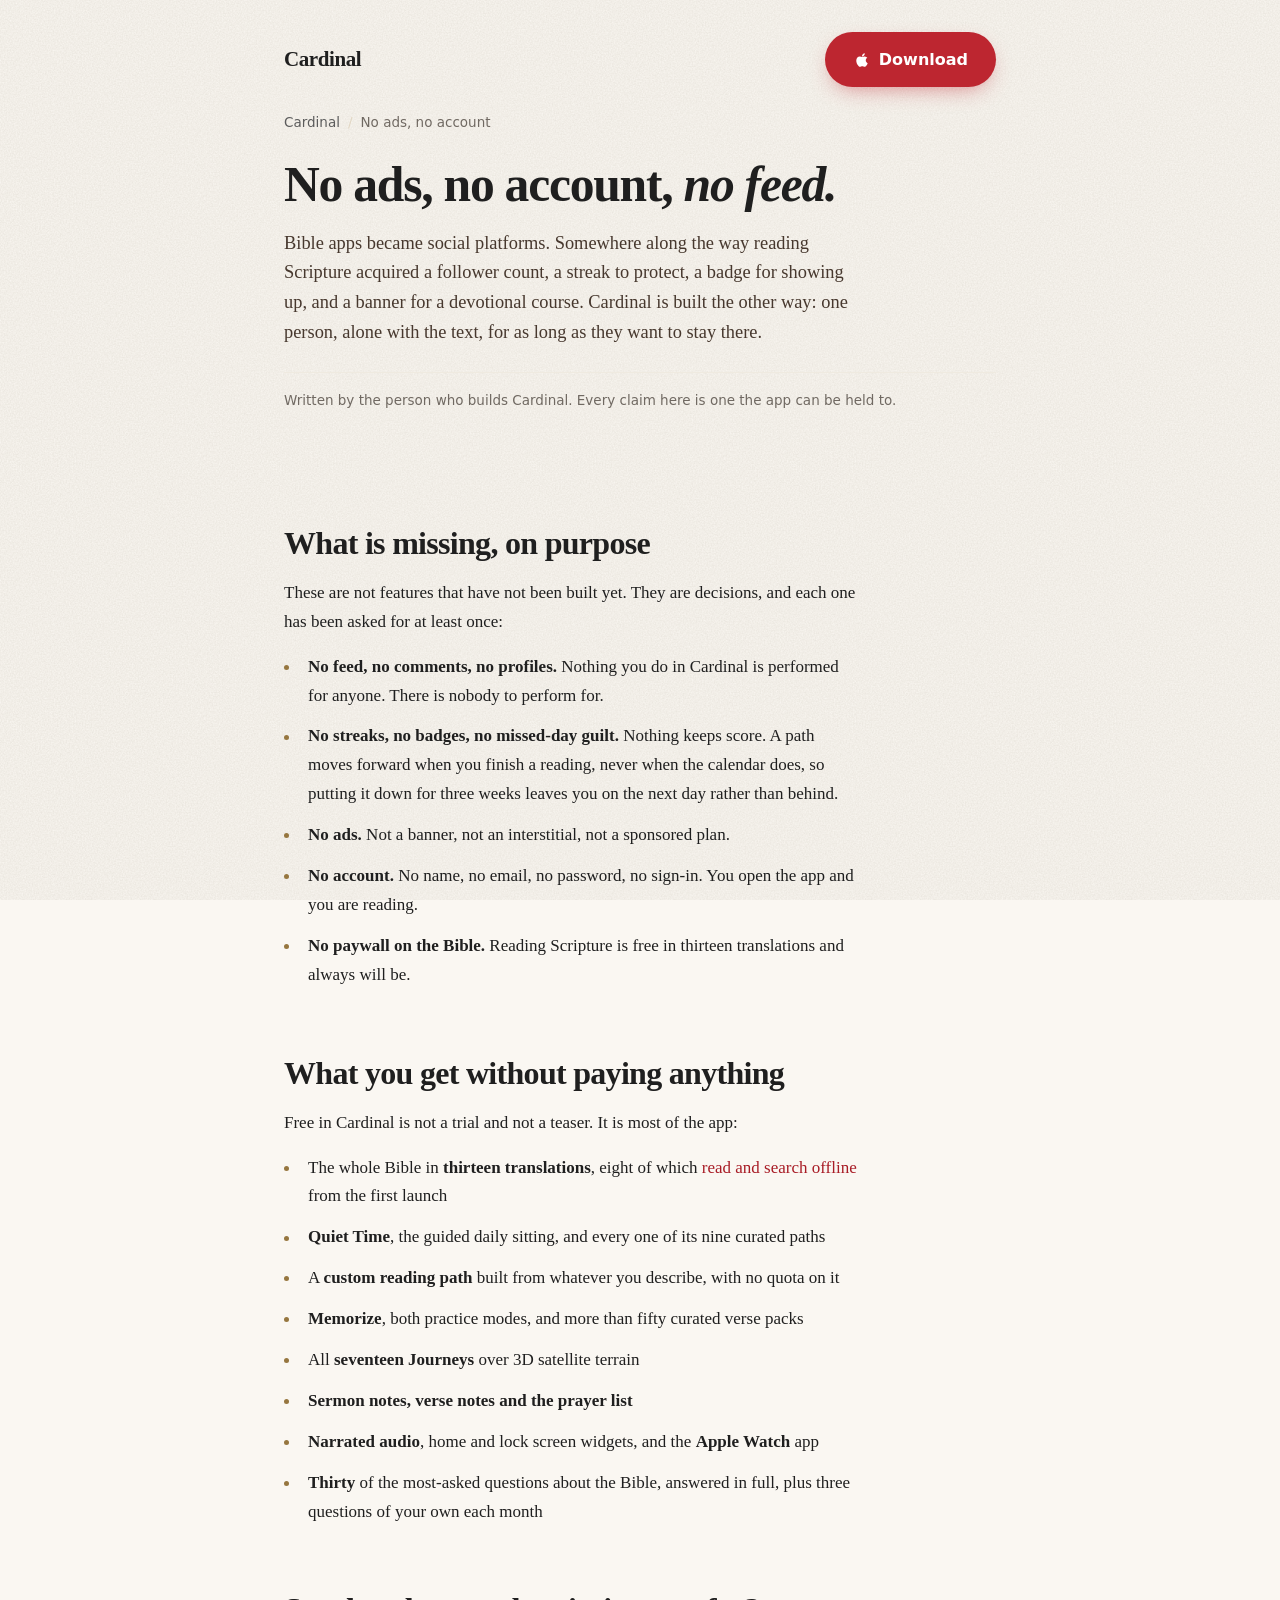
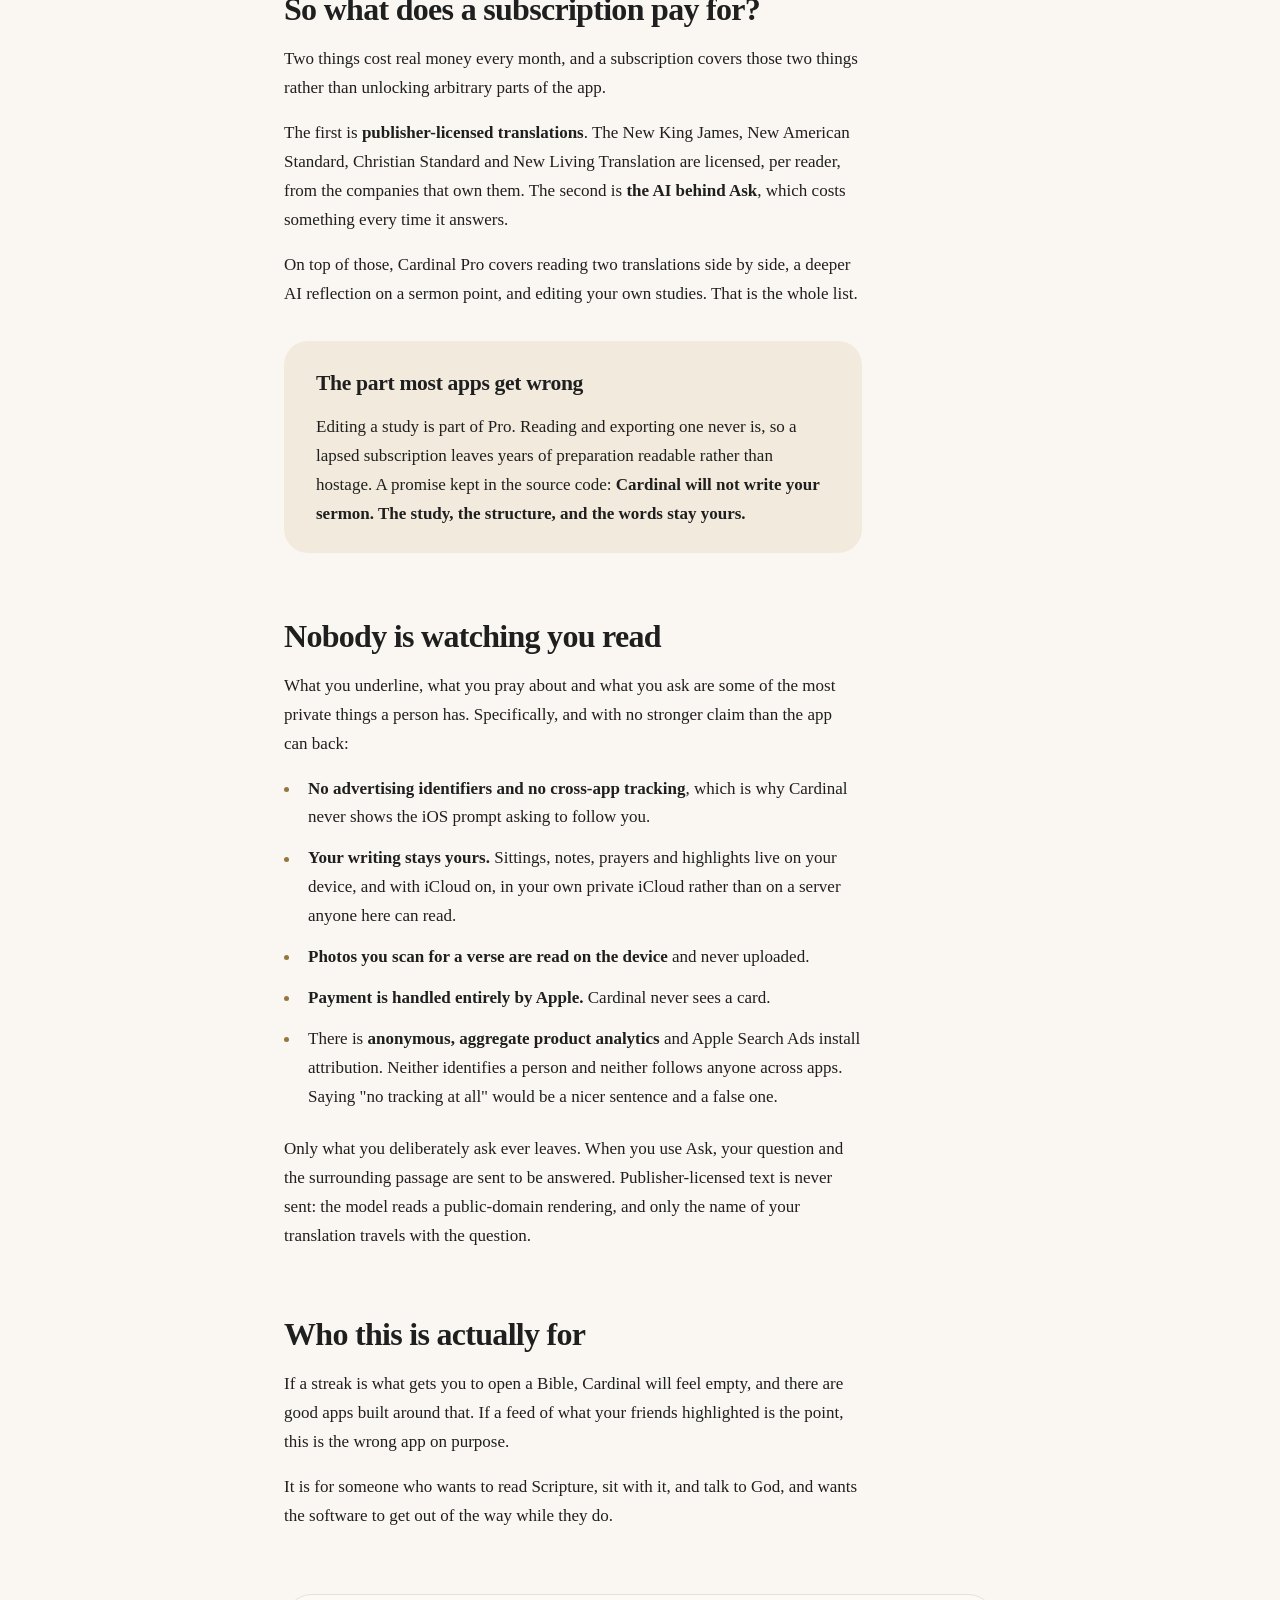
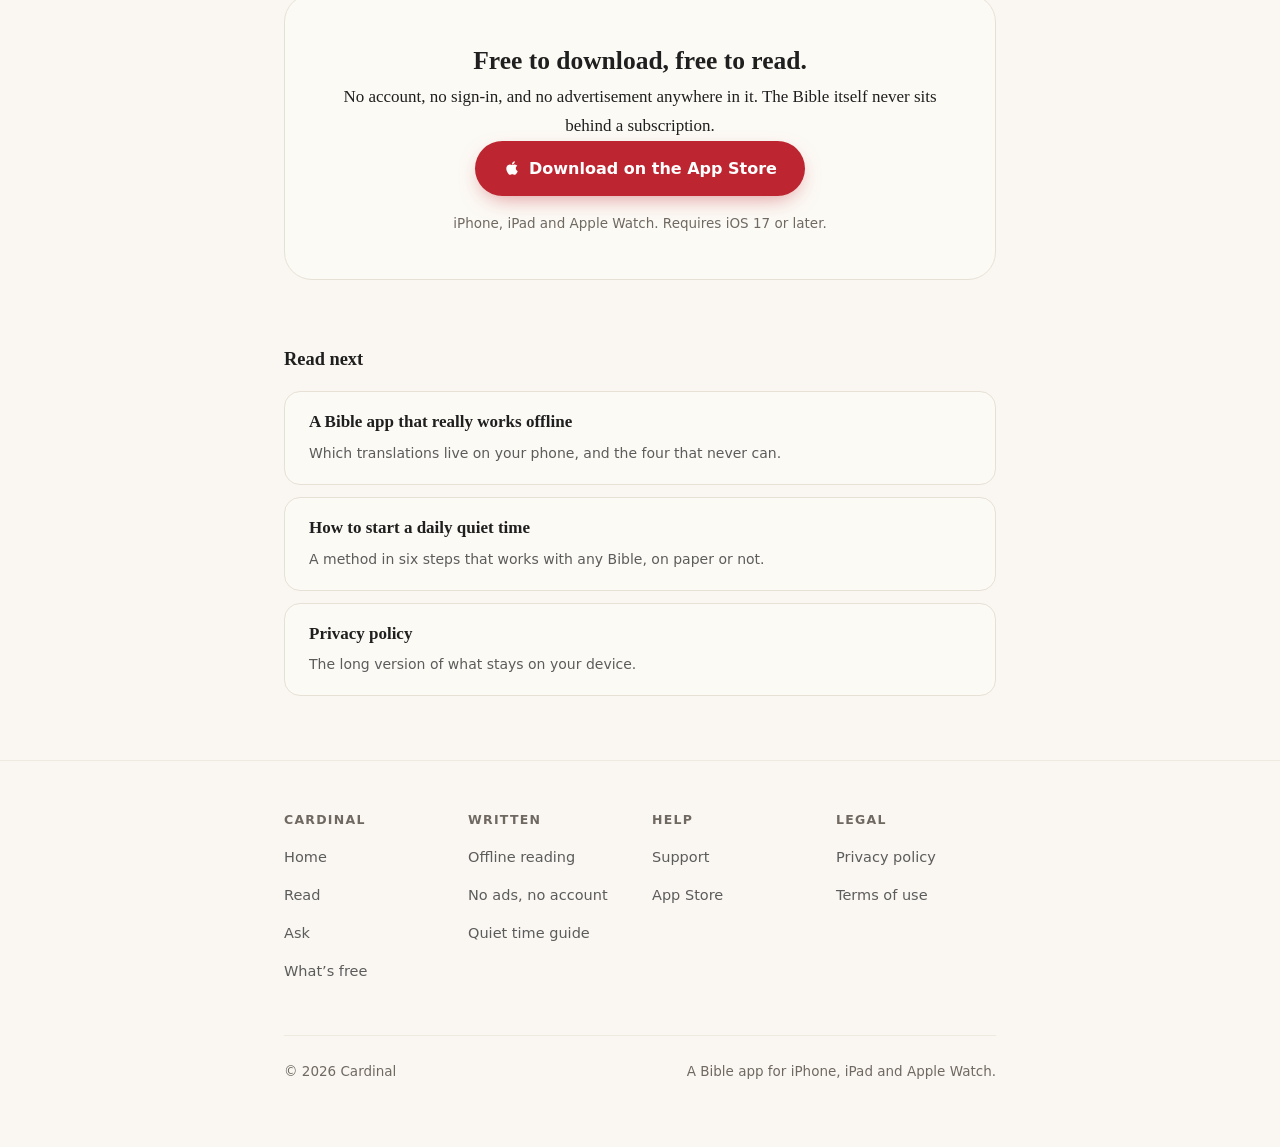
==== bible-app-no-ads/index.html @ bf3d4494 "Give the site pages worth ranking, and a footer that reaches them One page cannot rank for much. Sea" ====
<!DOCTYPE html>
<html lang="en">
<head>
  <meta charset="UTF-8" />
  <meta name="viewport" content="width=device-width, initial-scale=1.0" />

  <title>A Bible App With No Ads, No Account and No Feed &middot; Cardinal</title>
  <meta name="description" content="No ads, no sign-in, no streaks and no feed. What Cardinal leaves out on purpose, what stays free forever, and the honest list of what a subscription covers." />
  <link rel="canonical" href="https://cardinalbible.app/bible-app-no-ads/" />
  <meta name="theme-color" content="#FAF7F2" />
  <meta name="robots" content="index, follow, max-snippet:-1, max-image-preview:large" />

  <meta property="og:title" content="A Bible App With No Ads, No Account and No Feed" />
  <meta property="og:description" content="What Cardinal leaves out on purpose, and what stays free forever." />
  <meta property="og:type" content="article" />
  <meta property="og:url" content="https://cardinalbible.app/bible-app-no-ads/" />
  <meta property="og:image" content="https://cardinalbible.app/img/og.png" />
  <meta property="og:site_name" content="Cardinal" />
  <meta name="twitter:card" content="summary_large_image" />
  <meta name="twitter:title" content="A Bible App With No Ads, No Account and No Feed" />
  <meta name="twitter:image" content="https://cardinalbible.app/img/og.png" />

  <link rel="icon" href="/favicon.ico" sizes="any" />
  <link rel="icon" type="image/png" sizes="32x32" href="/favicon-32.png" />
  <link rel="apple-touch-icon" sizes="180x180" href="/apple-touch-icon.png" />
  <link rel="stylesheet" href="/css/pages.css" />
</head>
<body>

<a class="skip" href="#main">Skip to content</a>

<div class="wrap">
  <header class="top">
    <a class="brand" href="/">Cardinal</a>
    <a class="btn btn-primary" href="https://apps.apple.com/app/id6758185643">
      <svg viewBox="0 0 24 24" fill="currentColor" aria-hidden="true"><path d="M17.05 20.28c-.98.95-2.05.8-3.08.35-1.09-.46-2.09-.48-3.24 0-1.44.62-2.2.44-3.06-.35C2.79 15.25 3.51 7.59 9.05 7.31c1.35.07 2.29.74 3.08.8 1.18-.24 2.31-.93 3.57-.84 1.51.12 2.65.72 3.4 1.8-3.12 1.87-2.38 5.98.48 7.13-.57 1.5-1.31 2.99-2.54 4.09l.01-.01zM12 7.25c-.15-2.23 1.66-4.07 3.74-4.25.29 2.58-2.34 4.5-3.74 4.25z"/></svg>
      Download
    </a>
  </header>

  <main id="main" tabindex="-1">
    <nav class="crumb" aria-label="Breadcrumb">
      <ol>
        <li><a href="/">Cardinal</a></li>
        <li><span aria-current="page">No ads, no account</span></li>
      </ol>
    </nav>

    <h1>No ads, no account, <em>no feed.</em></h1>
    <p class="lede">Bible apps became social platforms. Somewhere along the way reading Scripture acquired a follower count, a streak to protect, a badge for showing up, and a banner for a devotional course. Cardinal is built the other way: one person, alone with the text, for as long as they want to stay there.</p>
    <p class="byline">Written by the person who builds Cardinal. Every claim here is one the app can be held to.</p>

    <article>
      <h2>What is missing, on purpose</h2>
      <p>These are not features that have not been built yet. They are decisions, and each one has been asked for at least once:</p>
      <ul>
        <li><strong>No feed, no comments, no profiles.</strong> Nothing you do in Cardinal is performed for anyone. There is nobody to perform for.</li>
        <li><strong>No streaks, no badges, no missed-day guilt.</strong> Nothing keeps score. A path moves forward when you finish a reading, never when the calendar does, so putting it down for three weeks leaves you on the next day rather than behind.</li>
        <li><strong>No ads.</strong> Not a banner, not an interstitial, not a sponsored plan.</li>
        <li><strong>No account.</strong> No name, no email, no password, no sign-in. You open the app and you are reading.</li>
        <li><strong>No paywall on the Bible.</strong> Reading Scripture is free in thirteen translations and always will be.</li>
      </ul>

      <h2>What you get without paying anything</h2>
      <p>Free in Cardinal is not a trial and not a teaser. It is most of the app:</p>
      <ul>
        <li>The whole Bible in <strong>thirteen translations</strong>, eight of which <a href="/offline-bible-app/">read and search offline</a> from the first launch</li>
        <li><strong>Quiet Time</strong>, the guided daily sitting, and every one of its nine curated paths</li>
        <li>A <strong>custom reading path</strong> built from whatever you describe, with no quota on it</li>
        <li><strong>Memorize</strong>, both practice modes, and more than fifty curated verse packs</li>
        <li>All <strong>seventeen Journeys</strong> over 3D satellite terrain</li>
        <li><strong>Sermon notes, verse notes and the prayer list</strong></li>
        <li><strong>Narrated audio</strong>, home and lock screen widgets, and the <strong>Apple Watch</strong> app</li>
        <li><strong>Thirty</strong> of the most-asked questions about the Bible, answered in full, plus three questions of your own each month</li>
      </ul>

      <h2>So what does a subscription pay for?</h2>
      <p>Two things cost real money every month, and a subscription covers those two things rather than unlocking arbitrary parts of the app.</p>
      <p>The first is <strong>publisher-licensed translations</strong>. The New King James, New American Standard, Christian Standard and New Living Translation are licensed, per reader, from the companies that own them. The second is <strong>the AI behind Ask</strong>, which costs something every time it answers.</p>
      <p>On top of those, Cardinal Pro covers reading two translations side by side, a deeper AI reflection on a sermon point, and editing your own studies. That is the whole list.</p>

      <div class="note">
        <h3>The part most apps get wrong</h3>
        <p>Editing a study is part of Pro. Reading and exporting one never is, so a lapsed subscription leaves years of preparation readable rather than hostage. A promise kept in the source code: <strong>Cardinal will not write your sermon. The study, the structure, and the words stay yours.</strong></p>
      </div>

      <h2>Nobody is watching you read</h2>
      <p>What you underline, what you pray about and what you ask are some of the most private things a person has. Specifically, and with no stronger claim than the app can back:</p>
      <ul>
        <li><strong>No advertising identifiers and no cross-app tracking</strong>, which is why Cardinal never shows the iOS prompt asking to follow you.</li>
        <li><strong>Your writing stays yours.</strong> Sittings, notes, prayers and highlights live on your device, and with iCloud on, in your own private iCloud rather than on a server anyone here can read.</li>
        <li><strong>Photos you scan for a verse are read on the device</strong> and never uploaded.</li>
        <li><strong>Payment is handled entirely by Apple.</strong> Cardinal never sees a card.</li>
        <li>There is <strong>anonymous, aggregate product analytics</strong> and Apple Search Ads install attribution. Neither identifies a person and neither follows anyone across apps. Saying "no tracking at all" would be a nicer sentence and a false one.</li>
      </ul>
      <p>Only what you deliberately ask ever leaves. When you use Ask, your question and the surrounding passage are sent to be answered. Publisher-licensed text is never sent: the model reads a public-domain rendering, and only the name of your translation travels with the question.</p>

      <h2>Who this is actually for</h2>
      <p>If a streak is what gets you to open a Bible, Cardinal will feel empty, and there are good apps built around that. If a feed of what your friends highlighted is the point, this is the wrong app on purpose.</p>
      <p>It is for someone who wants to read Scripture, sit with it, and talk to God, and wants the software to get out of the way while they do.</p>
    </article>

    <section class="cta">
      <h2>Free to download, free to read.</h2>
      <p>No account, no sign-in, and no advertisement anywhere in it. The Bible itself never sits behind a subscription.</p>
      <a class="btn btn-primary" href="https://apps.apple.com/app/id6758185643">
        <svg viewBox="0 0 24 24" fill="currentColor" aria-hidden="true"><path d="M17.05 20.28c-.98.95-2.05.8-3.08.35-1.09-.46-2.09-.48-3.24 0-1.44.62-2.2.44-3.06-.35C2.79 15.25 3.51 7.59 9.05 7.31c1.35.07 2.29.74 3.08.8 1.18-.24 2.31-.93 3.57-.84 1.51.12 2.65.72 3.4 1.8-3.12 1.87-2.38 5.98.48 7.13-.57 1.5-1.31 2.99-2.54 4.09l.01-.01zM12 7.25c-.15-2.23 1.66-4.07 3.74-4.25.29 2.58-2.34 4.5-3.74 4.25z"/></svg>
        Download on the App Store
      </a>
      <p class="fine">iPhone, iPad and Apple Watch. Requires iOS 17 or later.</p>
    </section>

    <nav class="next" aria-labelledby="next-h">
      <h2 id="next-h">Read next</h2>
      <ul>
        <li><a href="/offline-bible-app/"><strong>A Bible app that really works offline</strong><span>Which translations live on your phone, and the four that never can.</span></a></li>
        <li><a href="/quiet-time/"><strong>How to start a daily quiet time</strong><span>A method in six steps that works with any Bible, on paper or not.</span></a></li>
        <li><a href="/privacy-policy.html"><strong>Privacy policy</strong><span>The long version of what stays on your device.</span></a></li>
      </ul>
    </nav>
  </main>
</div>

<footer class="site">
  <div class="wrap">
    <div class="foot-grid">
      <div>
        <h2>Cardinal</h2>
        <ul>
          <li><a href="/">Home</a></li>
          <li><a href="/#read">Read</a></li>
          <li><a href="/#ask">Ask</a></li>
          <li><a href="/#pricing">What&rsquo;s free</a></li>
        </ul>
      </div>
      <div>
        <h2>Written</h2>
        <ul>
          <li><a href="/offline-bible-app/">Offline reading</a></li>
          <li><a href="/bible-app-no-ads/">No ads, no account</a></li>
          <li><a href="/quiet-time/">Quiet time guide</a></li>
        </ul>
      </div>
      <div>
        <h2>Help</h2>
        <ul>
          <li><a href="/support.html">Support</a></li>
          <li><a href="https://apps.apple.com/app/id6758185643">App Store</a></li>
        </ul>
      </div>
      <div>
        <h2>Legal</h2>
        <ul>
          <li><a href="/privacy-policy.html">Privacy policy</a></li>
          <li><a href="/terms-of-use.html">Terms of use</a></li>
        </ul>
      </div>
    </div>
    <div class="foot-base">
      <div>&copy; <span id="year">2026</span> Cardinal</div>
      <div>A Bible app for iPhone, iPad and Apple Watch.</div>
    </div>
  </div>
</footer>

<script>document.getElementById('year').textContent = new Date().getFullYear();</script>

<script type="application/ld+json">
{
  "@context": "https://schema.org",
  "@graph": [
    {
      "@type": "BreadcrumbList",
      "itemListElement": [
        { "@type": "ListItem", "position": 1, "name": "Cardinal", "item": "https://cardinalbible.app/" },
        { "@type": "ListItem", "position": 2, "name": "No ads, no account", "item": "https://cardinalbible.app/bible-app-no-ads/" }
      ]
    },
    {
      "@type": "Article",
      "headline": "A Bible app with no ads, no account and no feed",
      "description": "What Cardinal leaves out on purpose, what stays free forever, and the honest list of what a subscription covers.",
      "url": "https://cardinalbible.app/bible-app-no-ads/",
      "inLanguage": "en",
      "image": "https://cardinalbible.app/img/og.png",
      "publisher": { "@type": "Organization", "name": "Cardinal", "url": "https://cardinalbible.app/" },
      "about": { "@type": "SoftwareApplication", "name": "Cardinal", "applicationCategory": "LifestyleApplication", "operatingSystem": "iOS 17.0 or later" }
    },
    {
      "@type": "FAQPage",
      "mainEntity": [
        {
          "@type": "Question",
          "name": "Is there a Bible app with no ads?",
          "acceptedAnswer": { "@type": "Answer", "text": "Cardinal has no ads of any kind: no banners, no interstitials and no sponsored reading plans. It also has no advertising identifiers and no cross-app tracking, which is why it never shows the iOS prompt asking to follow you across other apps." }
        },
        {
          "@type": "Question",
          "name": "Does Cardinal require an account?",
          "acceptedAnswer": { "@type": "Answer", "text": "No. There is no name, no email, no password and no sign-in anywhere in Cardinal. Your sittings, notes, prayers and highlights live on your device, and with iCloud turned on, in your own private iCloud rather than on a server the developer can read." }
        },
        {
          "@type": "Question",
          "name": "Is Cardinal free, and what does the subscription cover?",
          "acceptedAnswer": { "@type": "Answer", "text": "Cardinal is free to download and free to use, and reading the Bible is free in thirteen translations permanently. Cardinal Pro is an optional subscription covering the four translations licensed from their publishers, unlimited use of Ask beyond the free thirty answered questions and three of your own each month, side-by-side reading, a deeper reflection on a sermon point, and editing your own studies." }
        },
        {
          "@type": "Question",
          "name": "Does Cardinal have streaks?",
          "acceptedAnswer": { "@type": "Answer", "text": "No. There are no streaks, badges or missed-day notifications, and nothing in the app keeps score. A reading path advances when you finish a reading rather than when the calendar does, so a gap never leaves you behind." }
        }
      ]
    }
  ]
}
</script>

</body>
</html>
---- css/pages.css ----
/* Cardinal, shared shell for the written pages.
   The landing page keeps its CSS inline, because it is one page and a
   render-blocking request would cost it more than the cache saves. Every page
   past the first shares this file instead, so the second one is free. */

*, *::before, *::after { box-sizing: border-box; margin: 0; padding: 0; }

:root {
  color-scheme: light;

  --red: #BD2630;
  --red-ink: #A81C26;
  --red-soft: #FBF0EE;

  --ink: #1F1F1F;
  --ink-2: #47382E;
  --ink-3: #5C5C5C;
  --muted: #706962;

  --bg: #FAF7F2;
  --card: #FCFAF5;
  --border: #E6E0D5;
  --border-soft: #EFEAE0;
  --band-bg: #F2EADC;
  --band-border: #E2D7C4;
  --icon: #96763F;

  --ok: #2F6B4F;
  --ok-soft: #EAF3EE;

  --s-1: 0.25rem; --s-2: 0.5rem;  --s-3: 0.75rem; --s-4: 1rem;
  --s-5: 1.5rem;  --s-6: 2rem;    --s-7: 3rem;    --s-8: 4rem;

  --r-sm: 12px; --r-md: 16px; --r-lg: 24px; --r-xl: 28px; --r-full: 999px;

  --font-display: ui-serif, 'New York', 'Iowan Old Style', 'Palatino Linotype', Palatino, 'Charter', Georgia, serif;
  --font-text: ui-serif, 'New York', 'Iowan Old Style', 'Palatino Linotype', Palatino, 'Charter', Georgia, serif;
  --font-ui: ui-rounded, 'SF Pro Rounded', -apple-system, BlinkMacSystemFont, 'Segoe UI', system-ui, sans-serif;

  --ease-out: cubic-bezier(0.16, 1, 0.3, 1);

  /* Cardinal's marker: the same amber at the same 26% the app lays down while
     the stroke is still under your finger. Drag across any sentence here and
     the page marks it the way the reader does. */
  --marker: 245, 184, 87;
  --marker-drag: rgba(var(--marker), 0.26);
}

body {
  font-family: var(--font-text);
  font-optical-sizing: auto;
  background: var(--bg);
  color: var(--ink);
  font-size: 17px;
  line-height: 1.7;
  -webkit-font-smoothing: antialiased;
  -moz-osx-font-smoothing: grayscale;
  text-rendering: optimizeLegibility;
}

body::before {
  content: "";
  position: fixed; inset: 0;
  pointer-events: none;
  z-index: 0;
  background-image: url("data:image/svg+xml;utf8,<svg xmlns='http://www.w3.org/2000/svg' width='260' height='260'><filter id='n'><feTurbulence type='fractalNoise' baseFrequency='0.68' numOctaves='3' stitchTiles='stitch'/><feColorMatrix values='0 0 0 0 0.10  0 0 0 0 0.075  0 0 0 0 0.03  0 0 0 0.105 0'/></filter><rect width='100%' height='100%' filter='url(%23n)'/></svg>");
  background-size: 260px 260px;
  mix-blend-mode: multiply;
}

::selection { background: var(--marker-drag); color: var(--ink); }
::-moz-selection { background: var(--marker-drag); color: var(--ink); }

a { color: var(--red-ink); text-decoration: none; }
a:hover { text-decoration: underline; text-underline-offset: 3px; }
:focus-visible { outline: 2px solid var(--red); outline-offset: 3px; border-radius: 4px; }

html { scrollbar-color: var(--border) transparent; }
::-webkit-scrollbar { width: 12px; }
::-webkit-scrollbar-track { background: transparent; }
::-webkit-scrollbar-thumb { background: var(--border); border-radius: 99px; border: 3px solid var(--bg); }

img { max-width: 100%; height: auto; display: block; }

/* For text a screen reader needs and the page does not show, such as a table
   caption whose heading already says the same thing to a sighted reader. */
.visually-hidden {
  position: absolute;
  width: 1px; height: 1px;
  margin: -1px; padding: 0;
  overflow: hidden;
  clip-path: inset(50%);
  white-space: nowrap;
}

.wrap {
  position: relative;
  z-index: 1;
  max-width: 760px;
  margin: 0 auto;
  padding: 0 max(var(--s-5), env(safe-area-inset-left));
}
.wrap-wide { max-width: 1100px; }

.skip {
  position: fixed;
  top: 10px; left: 10px;
  z-index: 99;
  transform: translateY(-160%);
  background: var(--ink); color: #fff;
  padding: 10px 16px; border-radius: var(--r-sm);
  font-family: var(--font-ui); font-size: 14px;
}
.skip:focus { transform: translateY(0); text-decoration: none; }

/* ---------- Header ---------- */
header.top {
  padding: var(--s-6) 0 var(--s-5);
  display: flex; align-items: center; justify-content: space-between;
  gap: var(--s-4); flex-wrap: wrap;
}
.brand {
  display: inline-flex; align-items: center;
  min-height: 44px;
  font-family: var(--font-display);
  font-weight: 600; font-size: 21px;
  letter-spacing: -0.02em;
  color: var(--ink);
}
.brand:hover { text-decoration: none; color: var(--red-ink); }

/* ---------- Breadcrumb ---------- */
.crumb {
  font-family: var(--font-ui);
  font-size: 13.5px;
  color: var(--muted);
  margin-bottom: var(--s-5);
}
.crumb ol { list-style: none; display: flex; flex-wrap: wrap; gap: var(--s-2); }
.crumb li { display: flex; align-items: center; gap: var(--s-2); }
.crumb li + li::before { content: "/"; color: var(--band-border); }
.crumb a { color: var(--ink-3); }
.crumb [aria-current] { color: var(--muted); }

/* ---------- Type ---------- */
h1 {
  font-family: var(--font-display);
  font-size: clamp(2.1rem, 5.6vw, 3.1rem);
  font-weight: 600;
  line-height: 1.1;
  letter-spacing: -0.025em;
  margin-bottom: var(--s-4);
  text-wrap: balance;
}
h1 em { font-style: italic; }
.lede {
  font-size: 1.15rem;
  line-height: 1.62;
  color: var(--ink-2);
  max-width: 62ch;
  text-wrap: pretty;
}
.byline {
  font-family: var(--font-ui);
  font-size: 13.5px;
  color: var(--muted);
  margin-top: var(--s-5);
  padding-top: var(--s-4);
  border-top: 1px solid var(--border-soft);
}

article { padding-top: var(--s-7); }
article h2 {
  font-family: var(--font-display);
  font-size: clamp(1.5rem, 3.2vw, 2rem);
  font-weight: 600;
  letter-spacing: -0.022em;
  line-height: 1.22;
  margin: var(--s-8) 0 var(--s-4);
  text-wrap: balance;
}
article h3 {
  font-family: var(--font-display);
  font-size: clamp(1.15rem, 2.2vw, 1.35rem);
  font-weight: 600;
  letter-spacing: -0.015em;
  margin: var(--s-6) 0 var(--s-3);
}
article p { margin-bottom: var(--s-4); max-width: 68ch; text-wrap: pretty; }
article ul, article ol { margin: 0 0 var(--s-5) 0; padding-left: 0; list-style: none; max-width: 68ch; }
article li { margin-bottom: var(--s-3); padding-left: var(--s-5); position: relative; }
article li::before {
  content: "";
  position: absolute; left: 0; top: 0.72em;
  width: 5px; height: 5px;
  border-radius: 50%;
  background: var(--icon);
}
article ol { counter-reset: step; }
article ol li::before {
  counter-increment: step;
  content: counter(step);
  width: auto; height: auto;
  top: 0;
  background: none;
  font-family: var(--font-ui);
  font-size: 14px; font-weight: 600;
  color: var(--icon);
}
article strong { color: var(--ink); font-weight: 600; }

/* Marked words, the way the app marks them. */
mark {
  background: none;
  color: var(--ink);
  background-image: linear-gradient(var(--marker-drag), var(--marker-drag));
  background-repeat: no-repeat;
  background-size: 100% 100%;
  padding: 0.08em 0.16em;
  margin: 0 -0.06em;
  border-radius: 0.28em;
  -webkit-box-decoration-break: clone;
  box-decoration-break: clone;
}

/* ---------- Callout ---------- */
.note {
  background: var(--band-bg);
  border-radius: var(--r-lg);
  padding: var(--s-5) clamp(1.25rem, 3vw, 2rem);
  margin: var(--s-6) 0;
  max-width: 68ch;
}
.note p:last-child { margin-bottom: 0; }
.note h3 { margin-top: 0; }

/* ---------- Table ---------- */
.table-scroll { overflow-x: auto; margin: var(--s-5) 0 var(--s-6); }
table {
  border-collapse: collapse;
  width: 100%;
  min-width: 480px;
  font-size: 16px;
  font-variant-numeric: tabular-nums;
}
th, td {
  text-align: left;
  padding: var(--s-3) var(--s-4);
  border-bottom: 1px solid var(--border-soft);
  vertical-align: top;
}
th {
  font-family: var(--font-ui);
  font-size: 13px; font-weight: 600;
  text-transform: uppercase;
  letter-spacing: 0.08em;
  color: var(--muted);
}
td { color: var(--ink-3); }
td:first-child { color: var(--ink); }

/* ---------- Buttons ---------- */
.btn {
  display: inline-flex; align-items: center; justify-content: center; gap: var(--s-2);
  min-height: 52px;
  padding: 14px 28px;
  border-radius: var(--r-full);
  font-family: var(--font-ui);
  font-size: 16px; font-weight: 600;
  transition: transform 0.25s var(--ease-out), box-shadow 0.25s var(--ease-out);
}
.btn svg { width: 18px; height: 18px; flex: none; }
.btn-primary {
  background: var(--red); color: #fff;
  box-shadow: 0 8px 22px -8px rgba(189, 38, 48, 0.55);
}
.btn-primary:hover {
  text-decoration: none;
  transform: translateY(-2px);
  box-shadow: 0 14px 30px -10px rgba(189, 38, 48, 0.6);
}
.btn-primary:active { transform: translateY(0); }

/* ---------- Closing call ---------- */
.cta {
  margin: var(--s-8) 0 0;
  padding: clamp(1.75rem, 5vw, 2.75rem);
  background: var(--card);
  border: 1px solid var(--border);
  border-radius: var(--r-xl);
  text-align: center;
}
.cta h2 { margin-top: 0; }
.cta p { margin-left: auto; margin-right: auto; }
.cta .fine {
  font-family: var(--font-ui);
  font-size: 13.5px;
  color: var(--muted);
  margin-top: var(--s-4);
  margin-bottom: 0;
}

/* ---------- Read next ---------- */
.next { margin-top: var(--s-8); }
.next h2 { font-size: 1.15rem; margin-bottom: var(--s-4); }
.next ul { display: grid; gap: var(--s-3); list-style: none; padding: 0; max-width: none; }
.next li { padding-left: 0; margin: 0; }
.next li::before { display: none; }
.next a {
  display: block;
  padding: var(--s-4) var(--s-5);
  background: var(--card);
  border: 1px solid var(--border);
  border-radius: var(--r-md);
  color: var(--ink);
  transition: border-color 0.2s ease, transform 0.25s var(--ease-out);
}
.next a:hover { text-decoration: none; border-color: var(--band-border); transform: translateY(-2px); }
.next strong { display: block; font-family: var(--font-display); font-size: 17px; margin-bottom: 2px; }
.next span { font-family: var(--font-ui); font-size: 14px; color: var(--ink-3); }

/* ---------- Footer ---------- */
footer.site {
  margin-top: var(--s-8);
  padding: var(--s-7) 0 var(--s-8);
  border-top: 1px solid var(--border-soft);
  font-family: var(--font-ui);
  font-size: 14.5px;
}
.foot-grid {
  display: grid;
  grid-template-columns: repeat(auto-fit, minmax(150px, 1fr));
  gap: var(--s-6) var(--s-5);
  margin-bottom: var(--s-7);
}
.foot-grid h2 {
  font-family: var(--font-ui);
  font-size: 12.5px; font-weight: 600;
  text-transform: uppercase; letter-spacing: 0.1em;
  color: var(--muted);
  margin: 0 0 var(--s-3);
}
.foot-grid ul { list-style: none; display: grid; gap: var(--s-2); margin: 0; padding: 0; max-width: none; }
.foot-grid li { margin: 0; padding: 0; }
.foot-grid li::before { display: none; }
.foot-grid a { color: var(--ink-3); display: inline-flex; align-items: center; min-height: 30px; }
.foot-grid a:hover { color: var(--red-ink); }
.foot-base {
  display: flex; flex-wrap: wrap; gap: var(--s-3) var(--s-5);
  justify-content: space-between; align-items: center;
  padding-top: var(--s-5);
  border-top: 1px solid var(--border-soft);
  color: var(--muted);
  font-size: 13.5px;
}

@media (prefers-reduced-motion: reduce) {
  *, *::before, *::after {
    animation-duration: 0.01ms !important;
    animation-iteration-count: 1 !important;
    transition-duration: 0.01ms !important;
  }
  html { scroll-behavior: auto; }
}
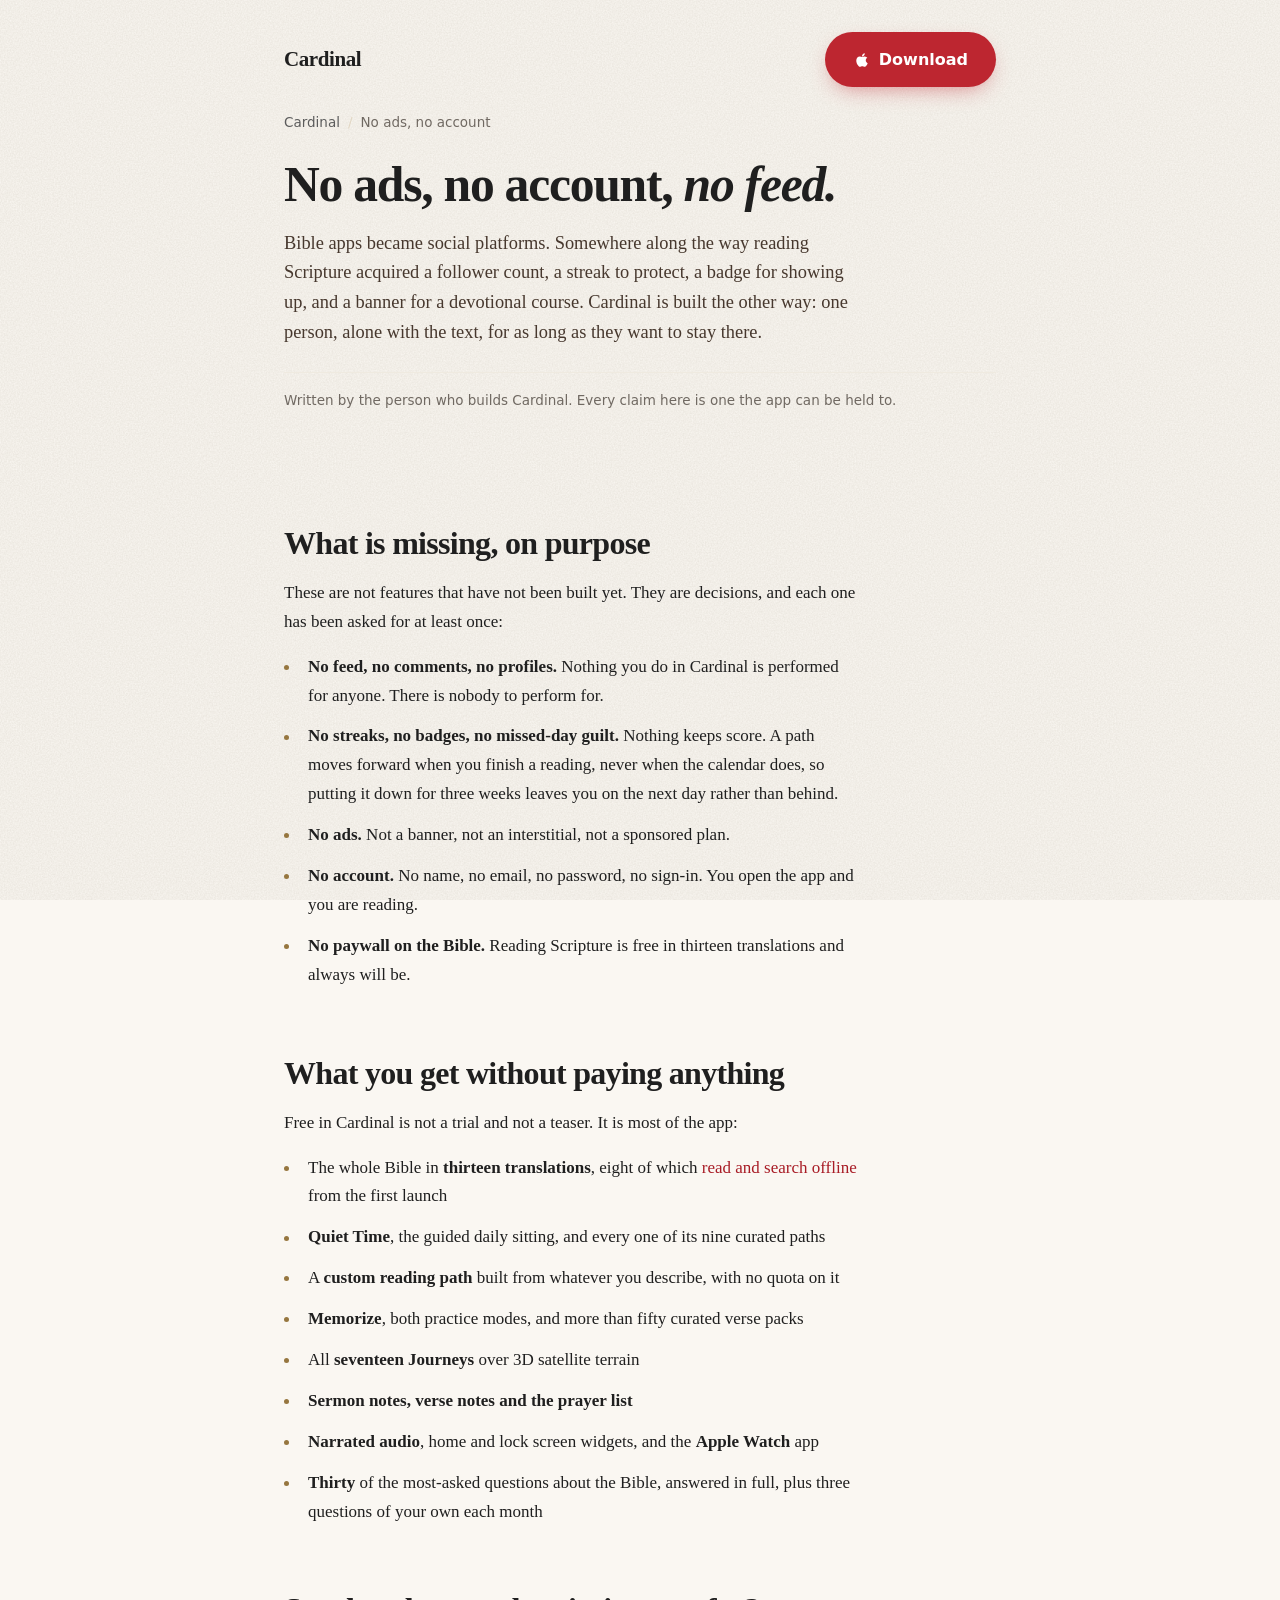
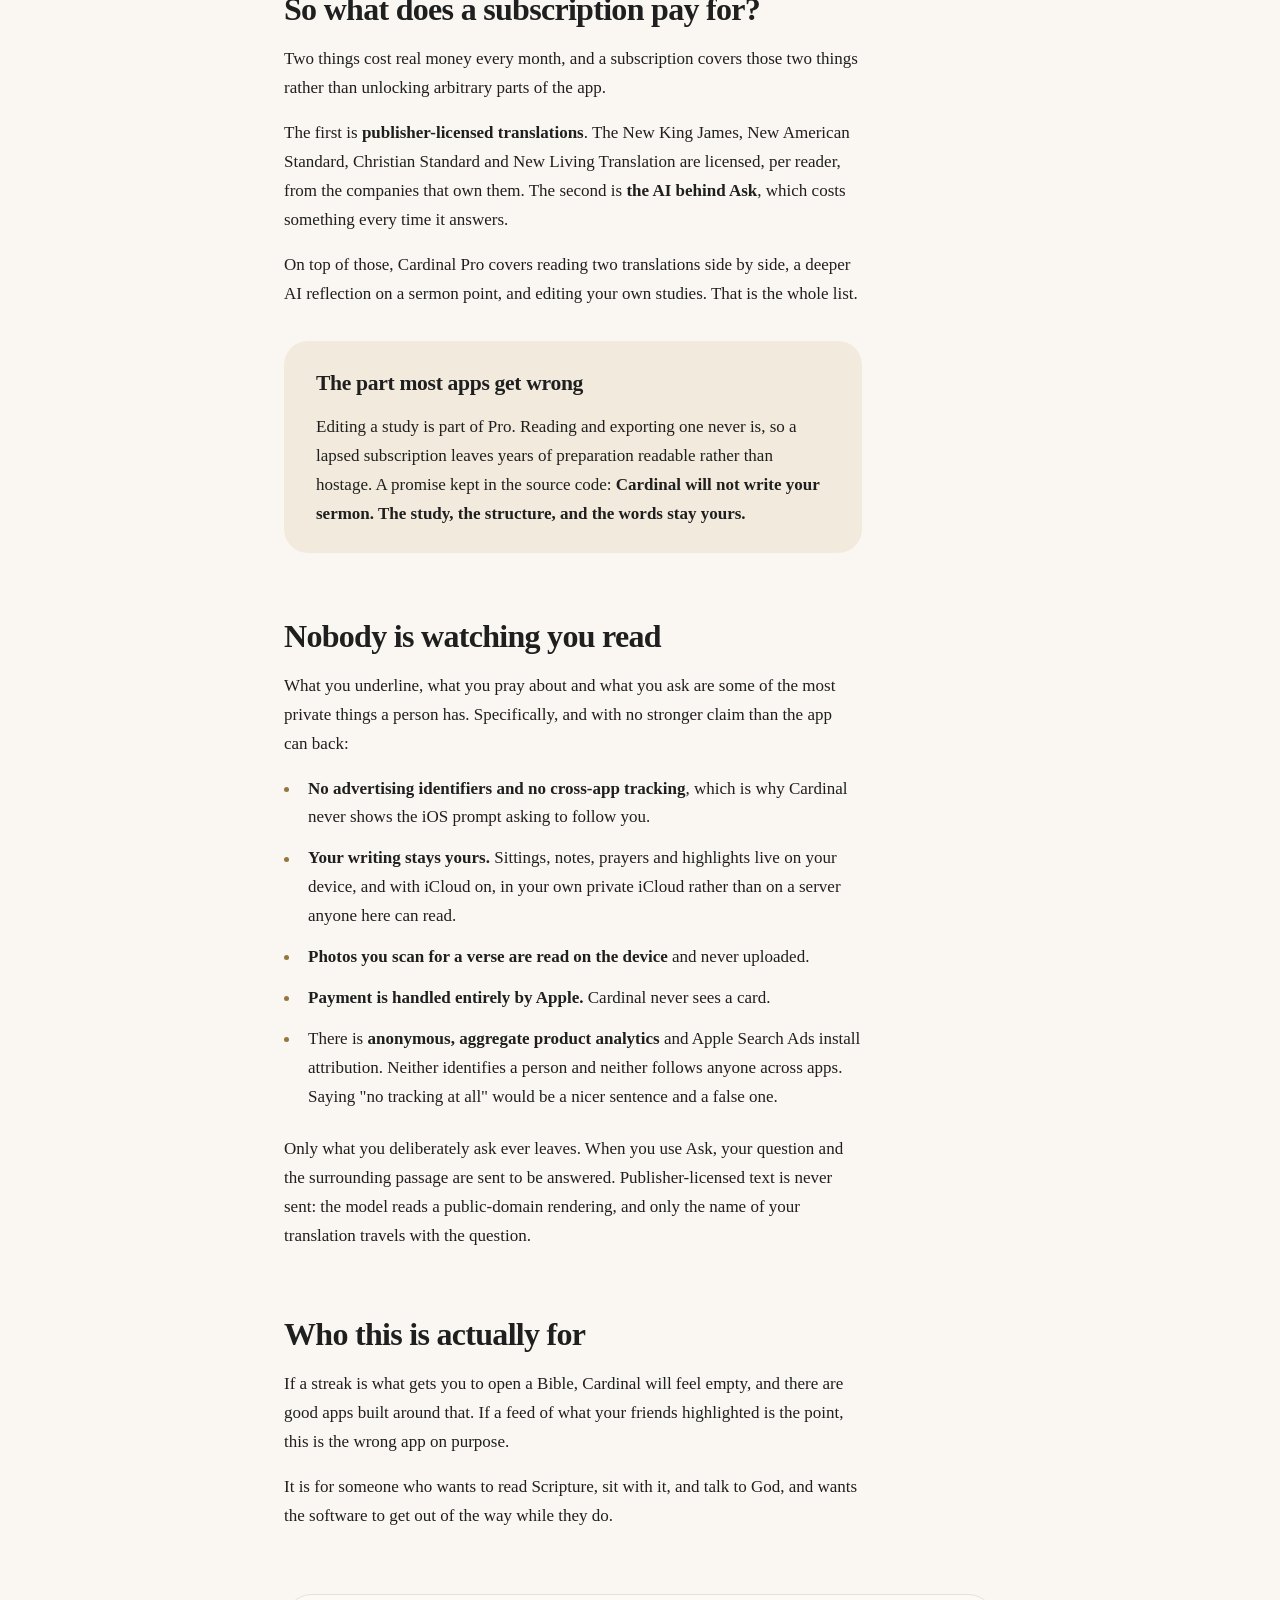
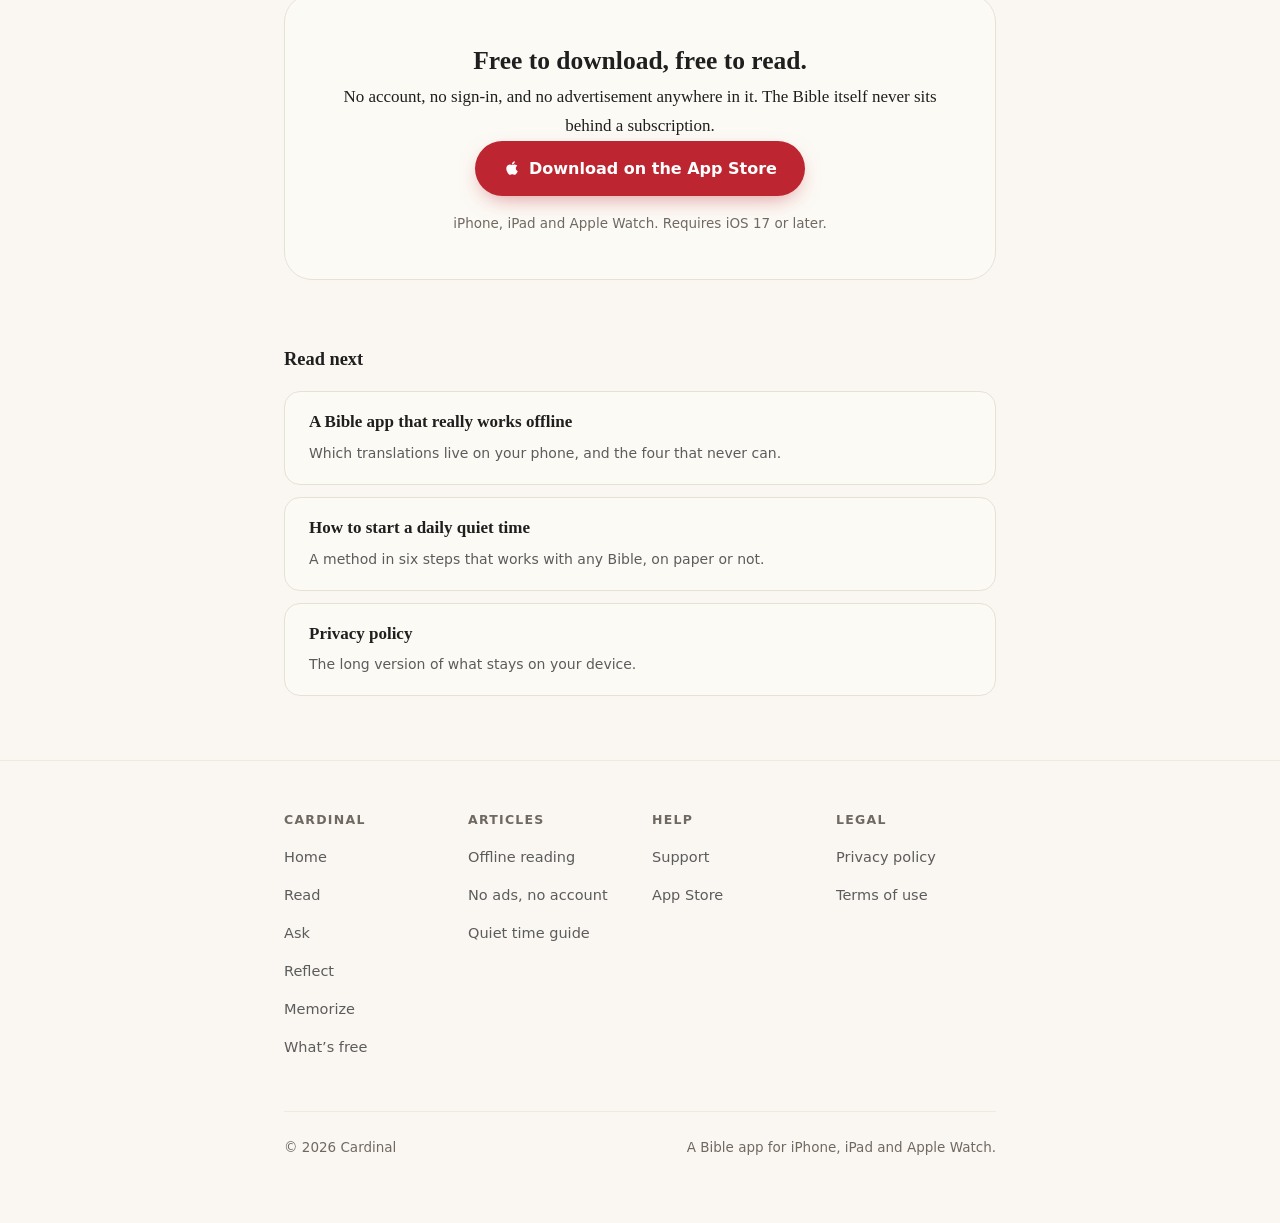
==== commit 0e0d357b: "Say each thing once, and say it where it is needed A clarity pass over every page except the two leg" ====
--- a/bible-app-no-ads/index.html
+++ b/bible-app-no-ads/index.html
@@ -130,11 +130,13 @@
           <li><a href="/">Home</a></li>
           <li><a href="/#read">Read</a></li>
           <li><a href="/#ask">Ask</a></li>
+          <li><a href="/#quiet-time">Reflect</a></li>
+          <li><a href="/#memorize">Memorize</a></li>
           <li><a href="/#pricing">What&rsquo;s free</a></li>
         </ul>
       </div>
       <div>
-        <h2>Written</h2>
+        <h2>Articles</h2>
         <ul>
           <li><a href="/offline-bible-app/">Offline reading</a></li>
           <li><a href="/bible-app-no-ads/">No ads, no account</a></li>
--- a/css/pages.css
+++ b/css/pages.css
@@ -222,6 +222,48 @@
   -webkit-box-decoration-break: clone;
   box-decoration-break: clone;
 }
+
+/* ---------- Legal ----------------------------------------------------
+   Privacy and Terms carried their own stylesheet from before the site was
+   redesigned: system sans, cool grey, a different red. They read as a
+   different product. The text is untouched; only the shell around it moved. */
+.legal .meta {
+  font-family: var(--font-ui);
+  font-size: 13.5px;
+  color: var(--muted);
+  margin: calc(-1 * var(--s-2)) 0 var(--s-6);
+}
+.legal .intro {
+  background: var(--band-bg);
+  border-radius: var(--r-lg);
+  padding: var(--s-5) clamp(1.25rem, 3vw, 1.75rem);
+  margin-bottom: var(--s-7);
+  color: var(--ink-2);
+  max-width: none;
+}
+/* Numbered clause headings, smaller than an article's and set in the UI face
+   so the long ordered run reads as a contents list rather than as prose. */
+.legal h2 {
+  font-family: var(--font-ui);
+  font-size: 13px;
+  font-weight: 600;
+  text-transform: uppercase;
+  letter-spacing: 0.09em;
+  color: var(--muted);
+  margin: var(--s-7) 0 var(--s-3);
+  padding-bottom: var(--s-3);
+  border-bottom: 1px solid var(--border-soft);
+}
+.legal p { font-size: 16.5px; color: var(--ink-3); }
+.legal li { font-size: 16.5px; color: var(--ink-3); }
+.legal code {
+  font-family: ui-monospace, SFMono-Regular, Menlo, monospace;
+  font-size: 0.88em;
+  background: var(--band-bg);
+  border-radius: 5px;
+  padding: 0.1em 0.35em;
+}
+.legal h1 + .meta { margin-top: calc(-1 * var(--s-2)); }
 
 /* ---------- Callout ---------- */
 .note {
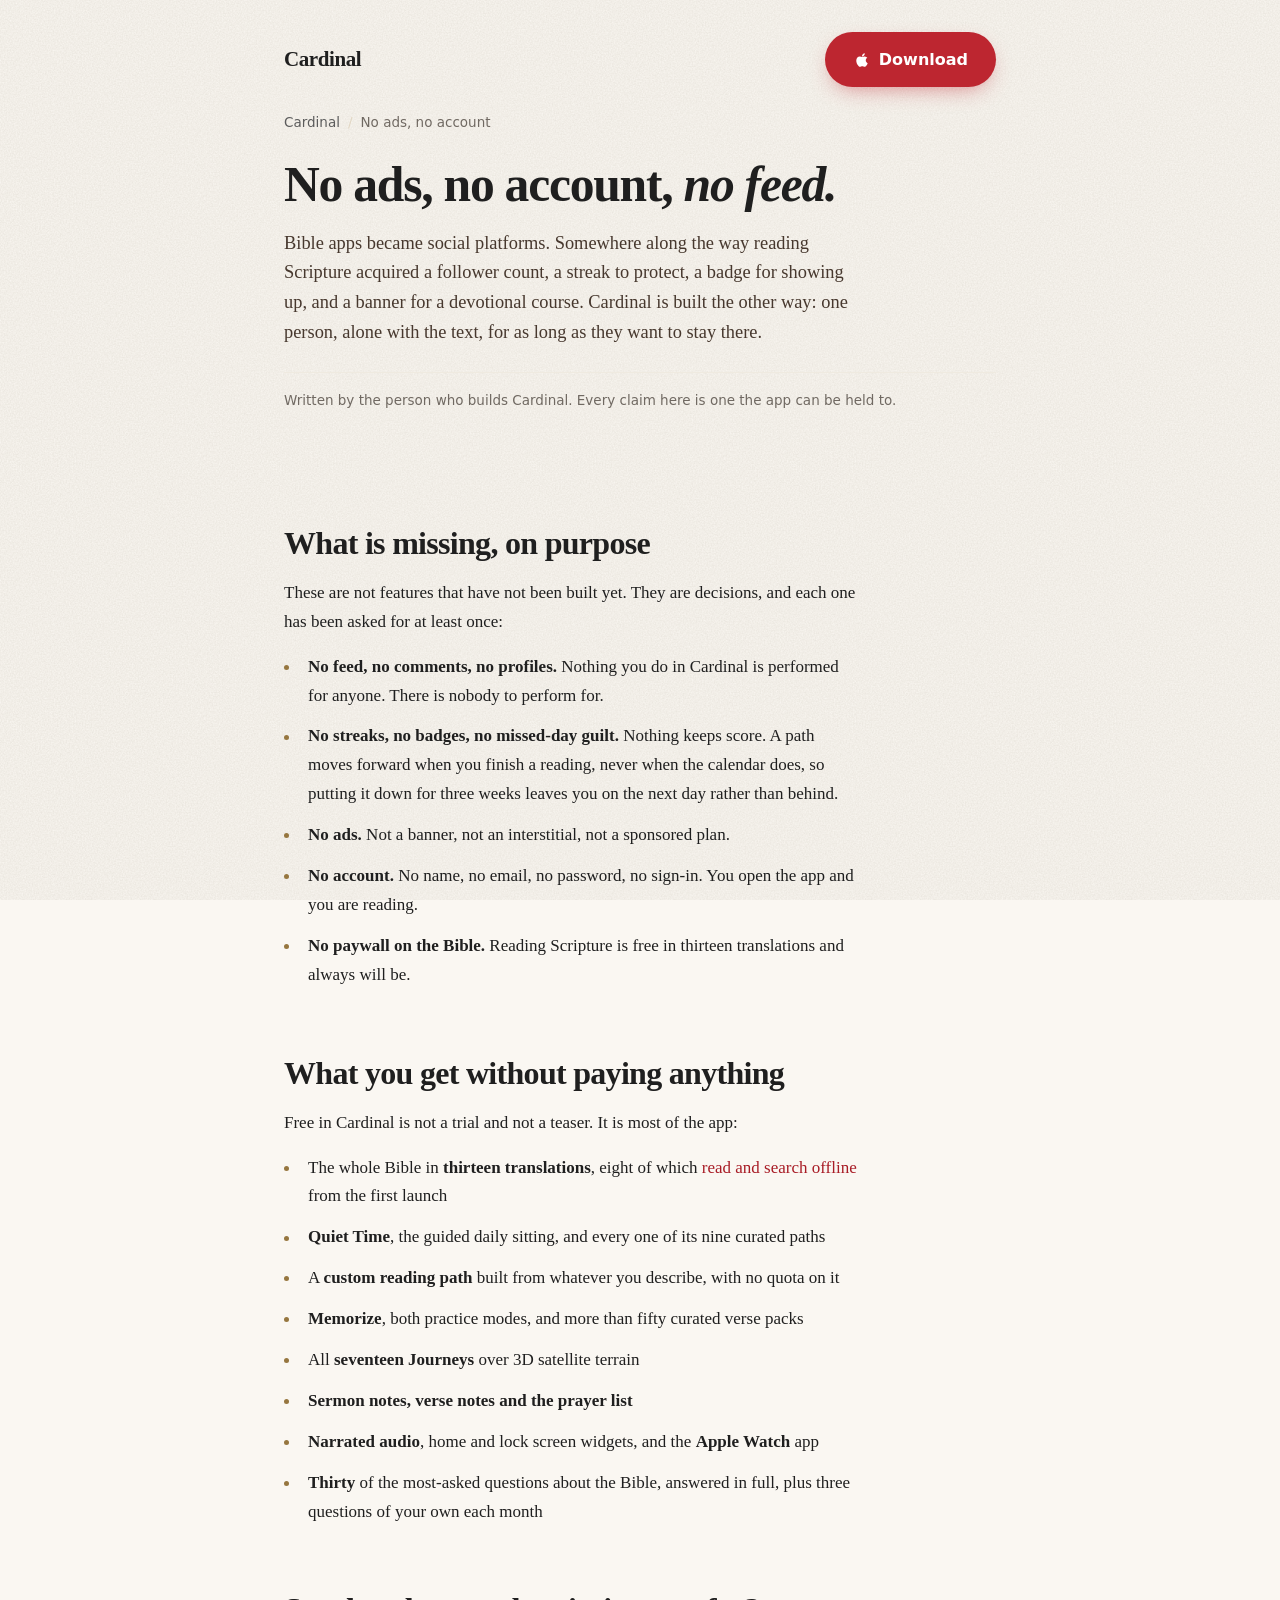
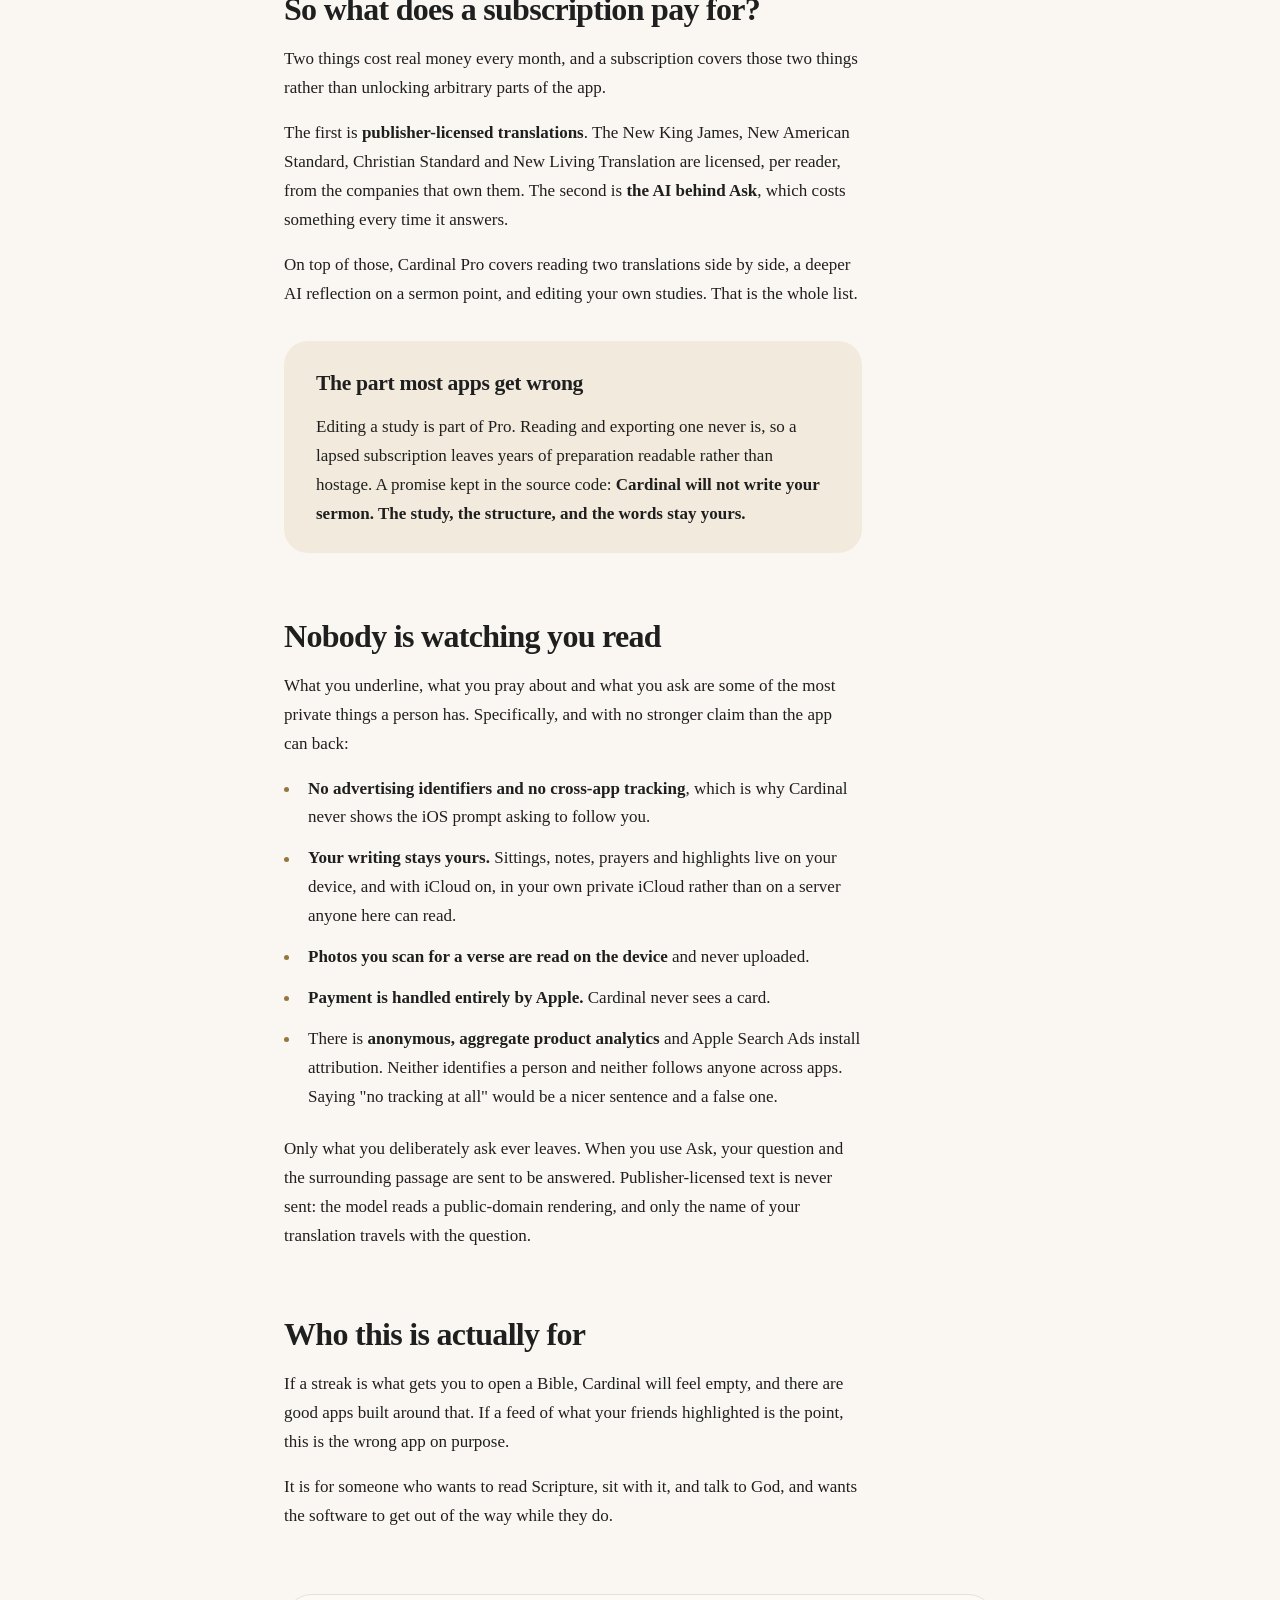
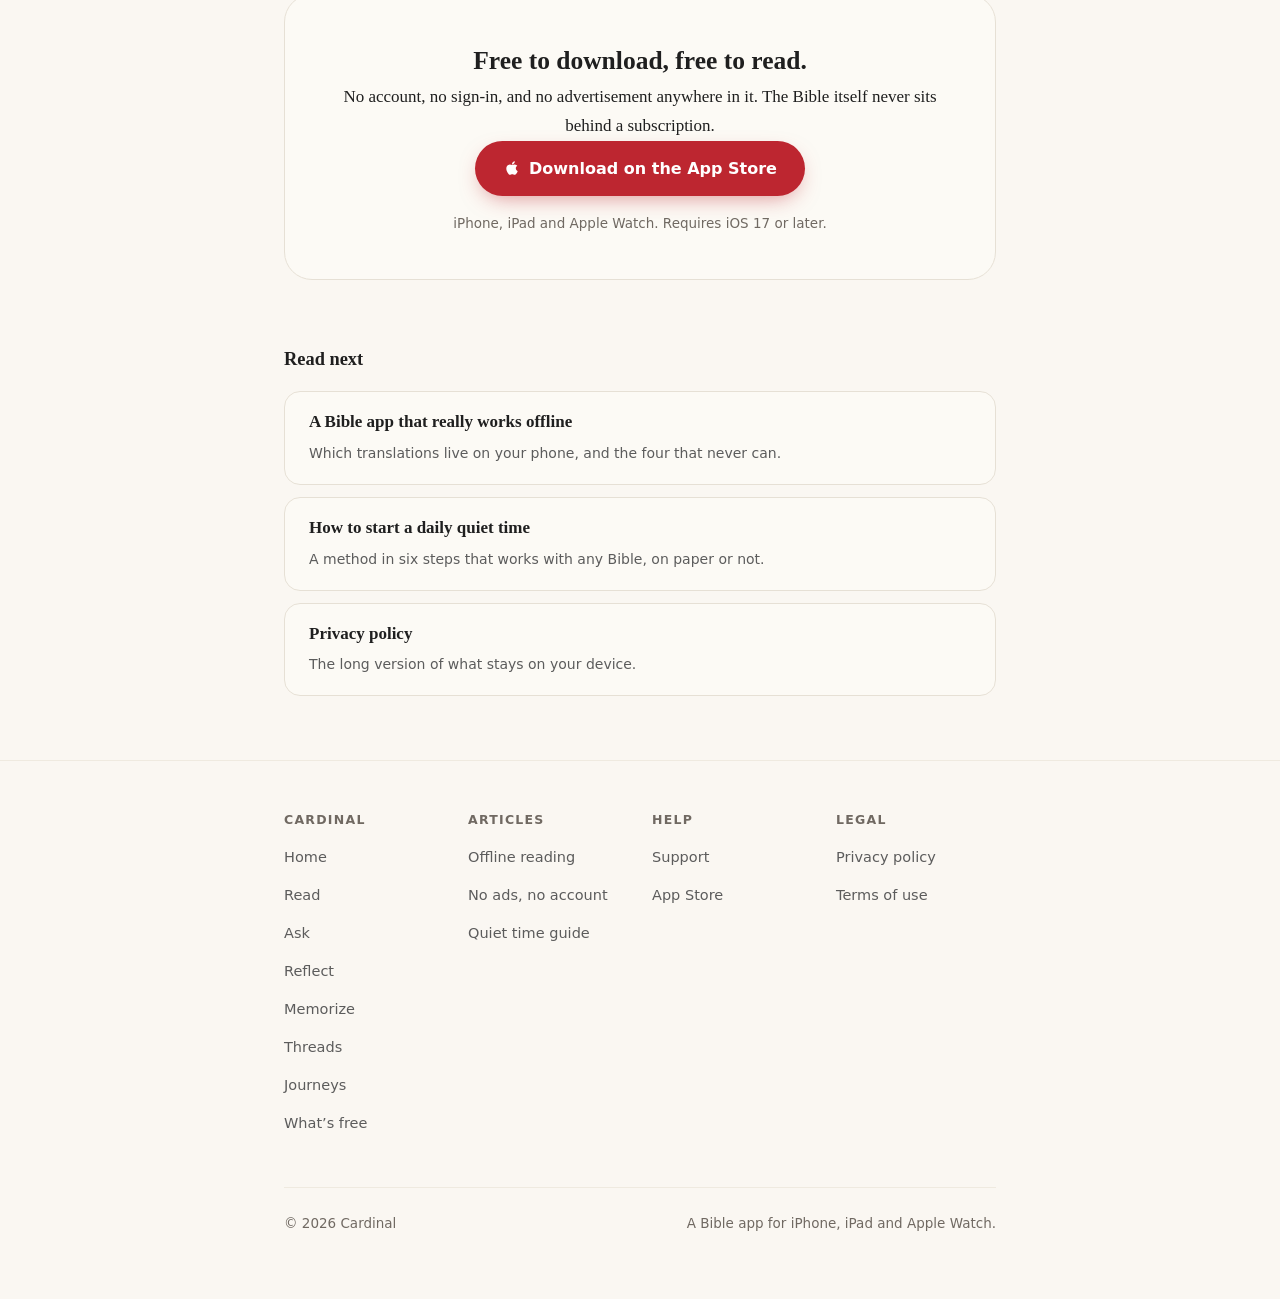
==== commit ecbb8567: "Put Threads on the site, and give Journeys a chapter Threads was not on this site anywhere. Not the " ====
--- a/bible-app-no-ads/index.html
+++ b/bible-app-no-ads/index.html
@@ -132,6 +132,8 @@
           <li><a href="/#ask">Ask</a></li>
           <li><a href="/#quiet-time">Reflect</a></li>
           <li><a href="/#memorize">Memorize</a></li>
+          <li><a href="/#threads">Threads</a></li>
+          <li><a href="/#journeys">Journeys</a></li>
           <li><a href="/#pricing">What&rsquo;s free</a></li>
         </ul>
       </div>
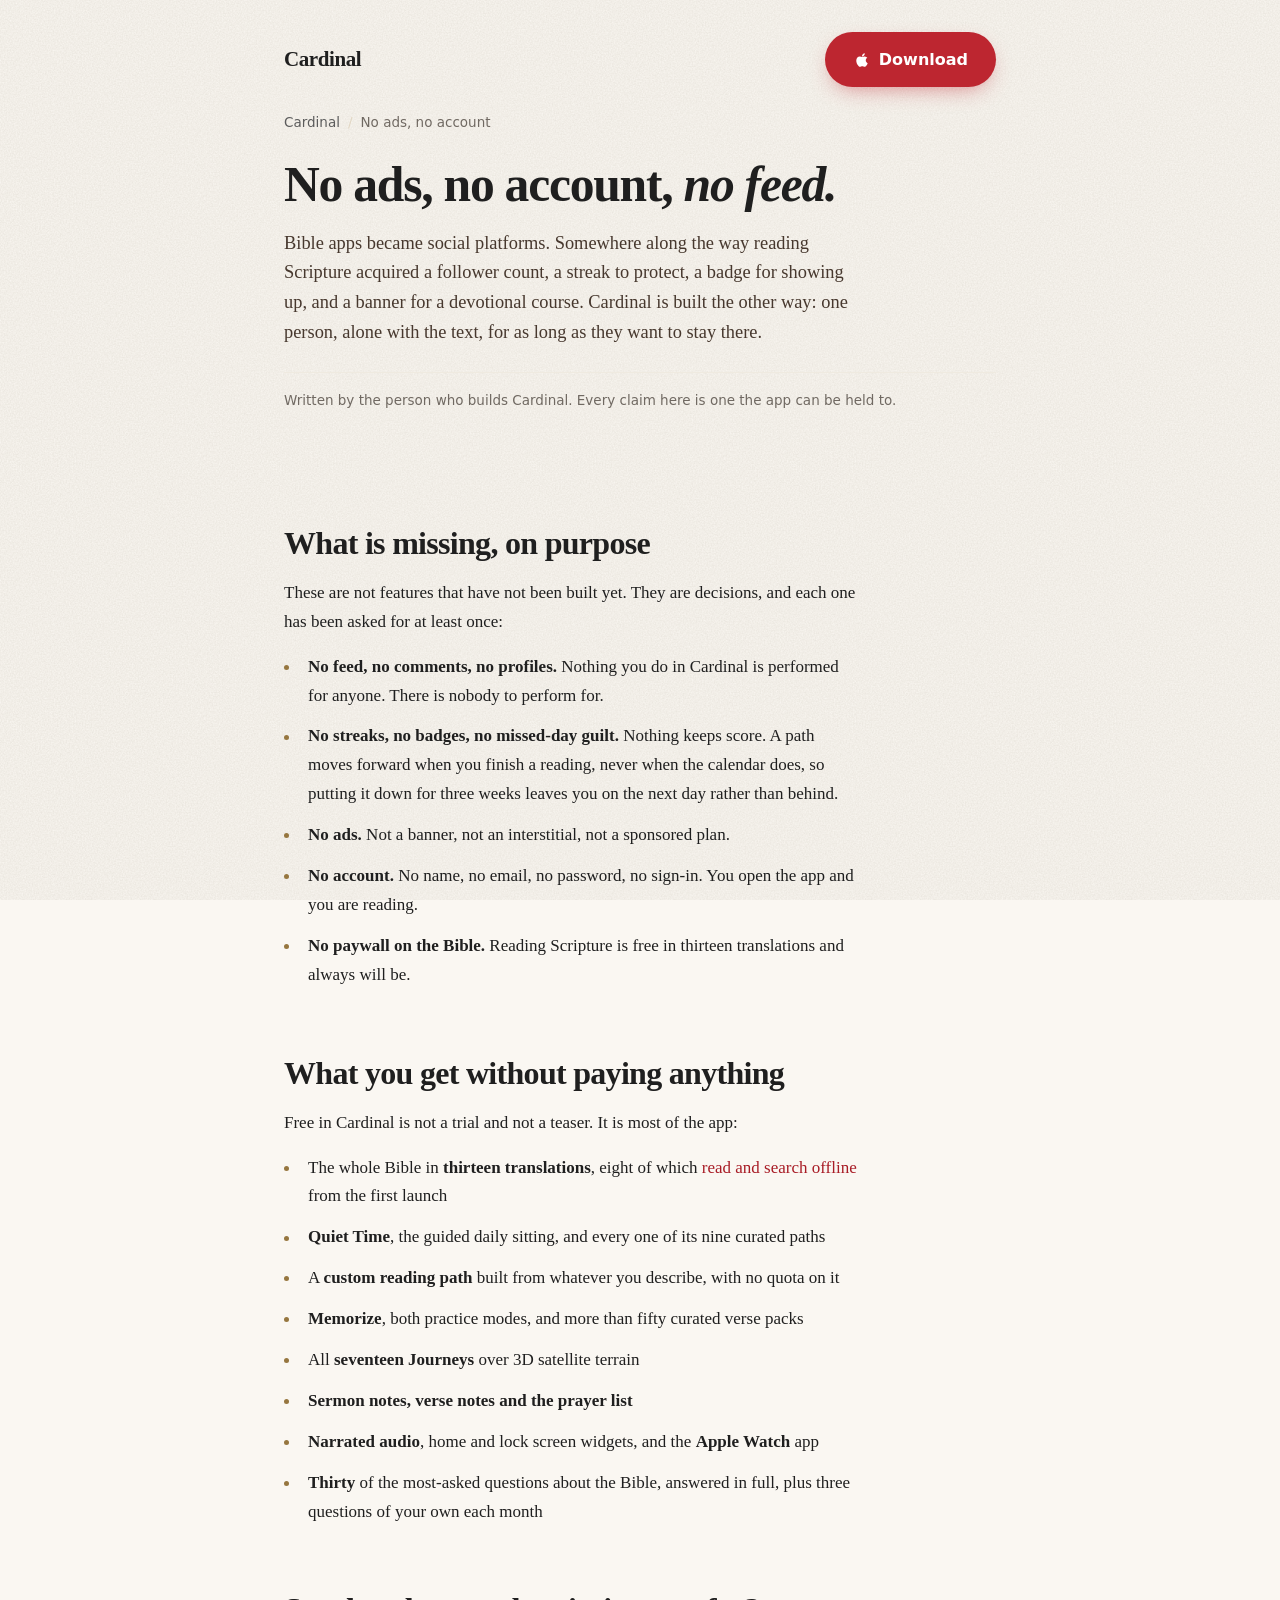
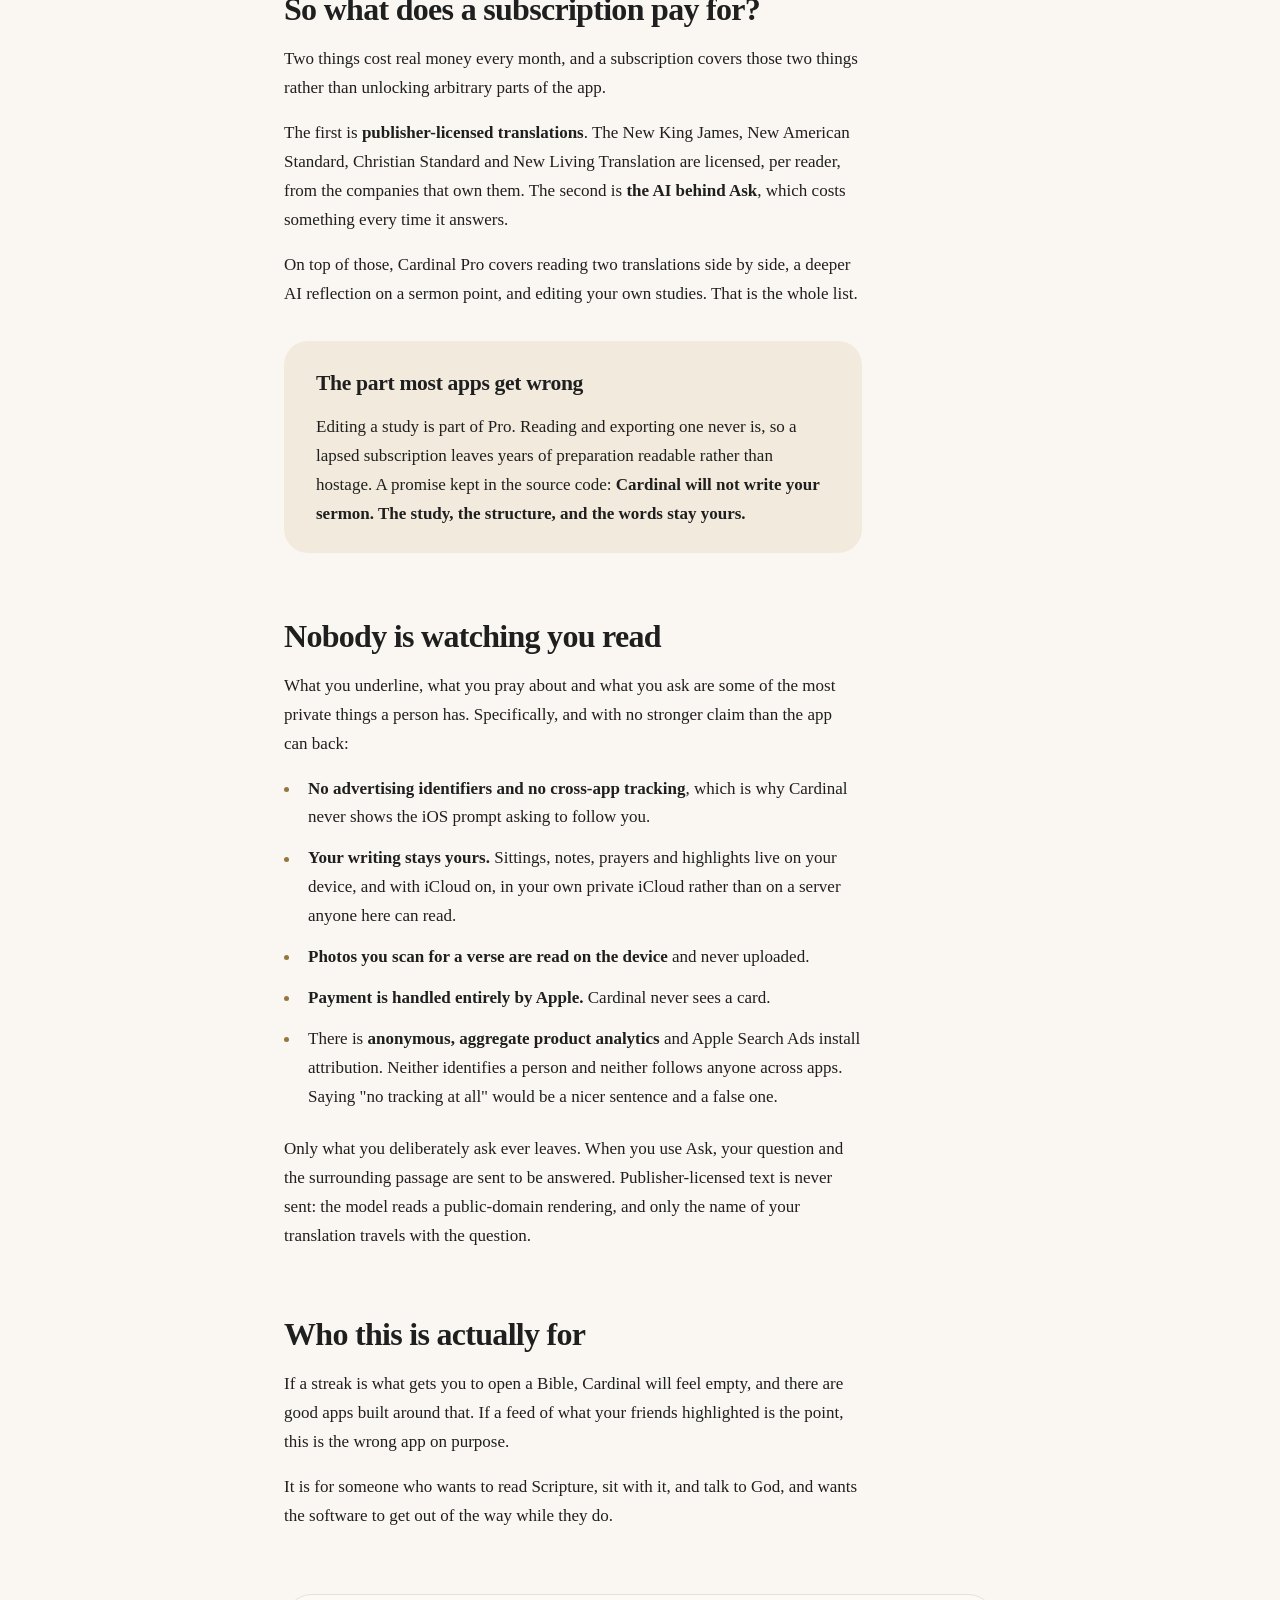
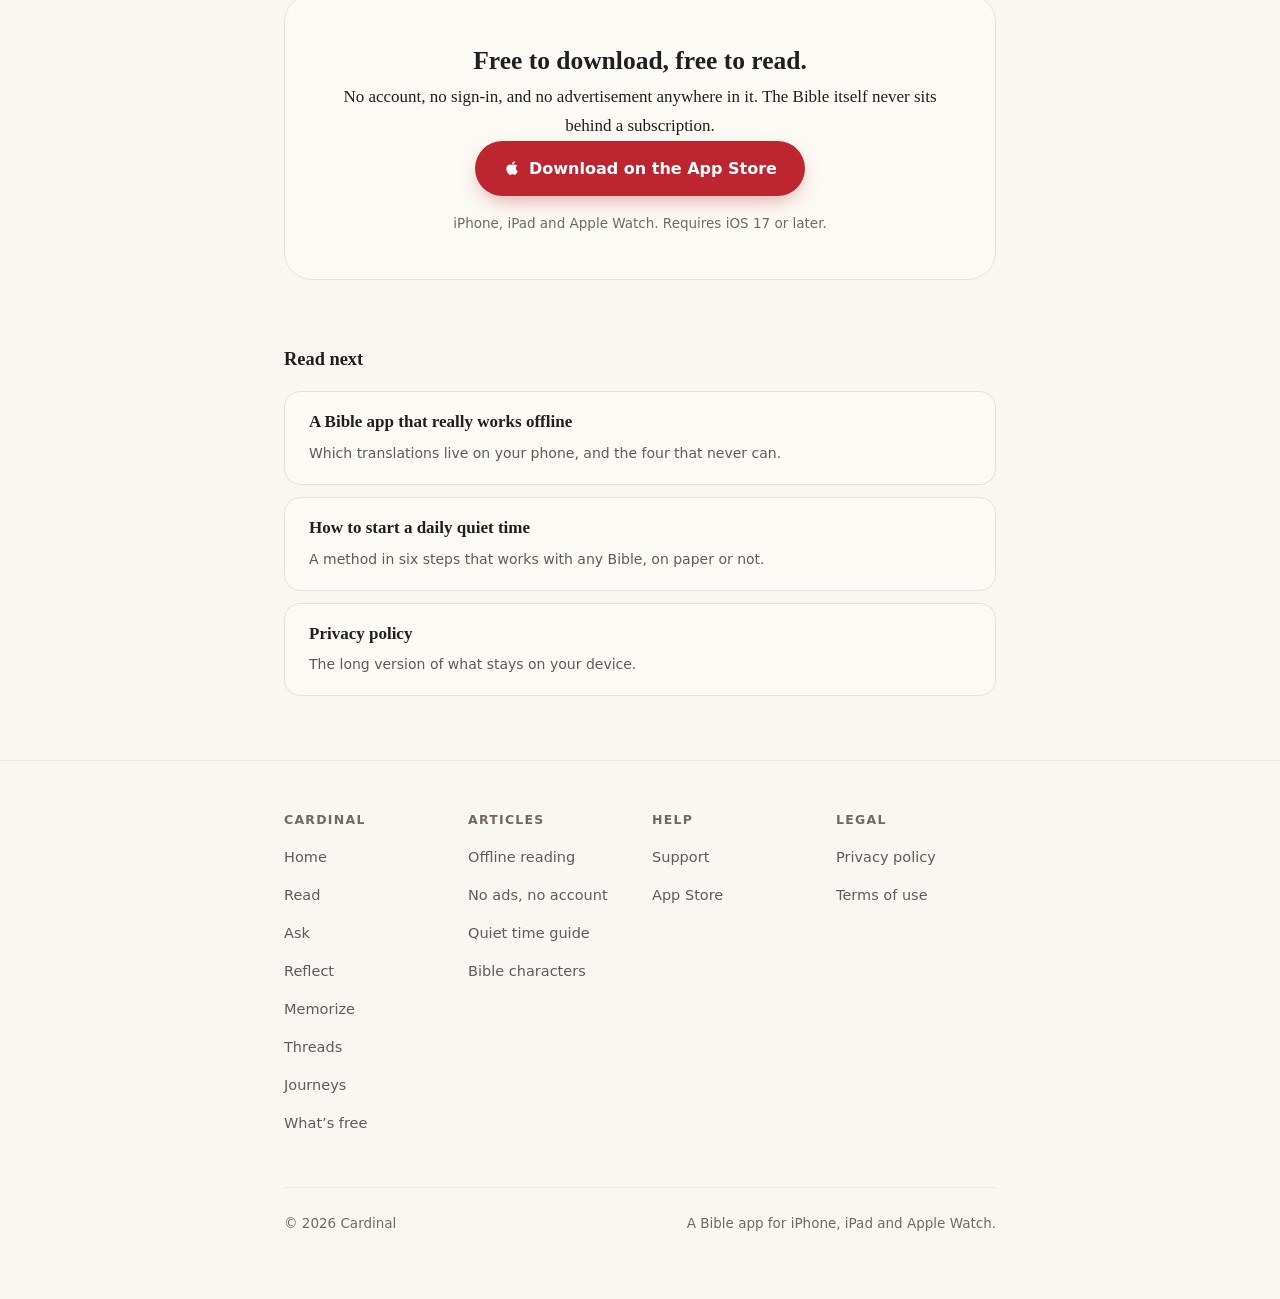
==== commit 9574dec4: "Publish the twenty-four, and point everything at them The Threads content was reaching the web as on" ====
--- a/bible-app-no-ads/index.html
+++ b/bible-app-no-ads/index.html
@@ -143,6 +143,7 @@
           <li><a href="/offline-bible-app/">Offline reading</a></li>
           <li><a href="/bible-app-no-ads/">No ads, no account</a></li>
           <li><a href="/quiet-time/">Quiet time guide</a></li>
+          <li><a href="/bible-characters/">Bible characters</a></li>
         </ul>
       </div>
       <div>
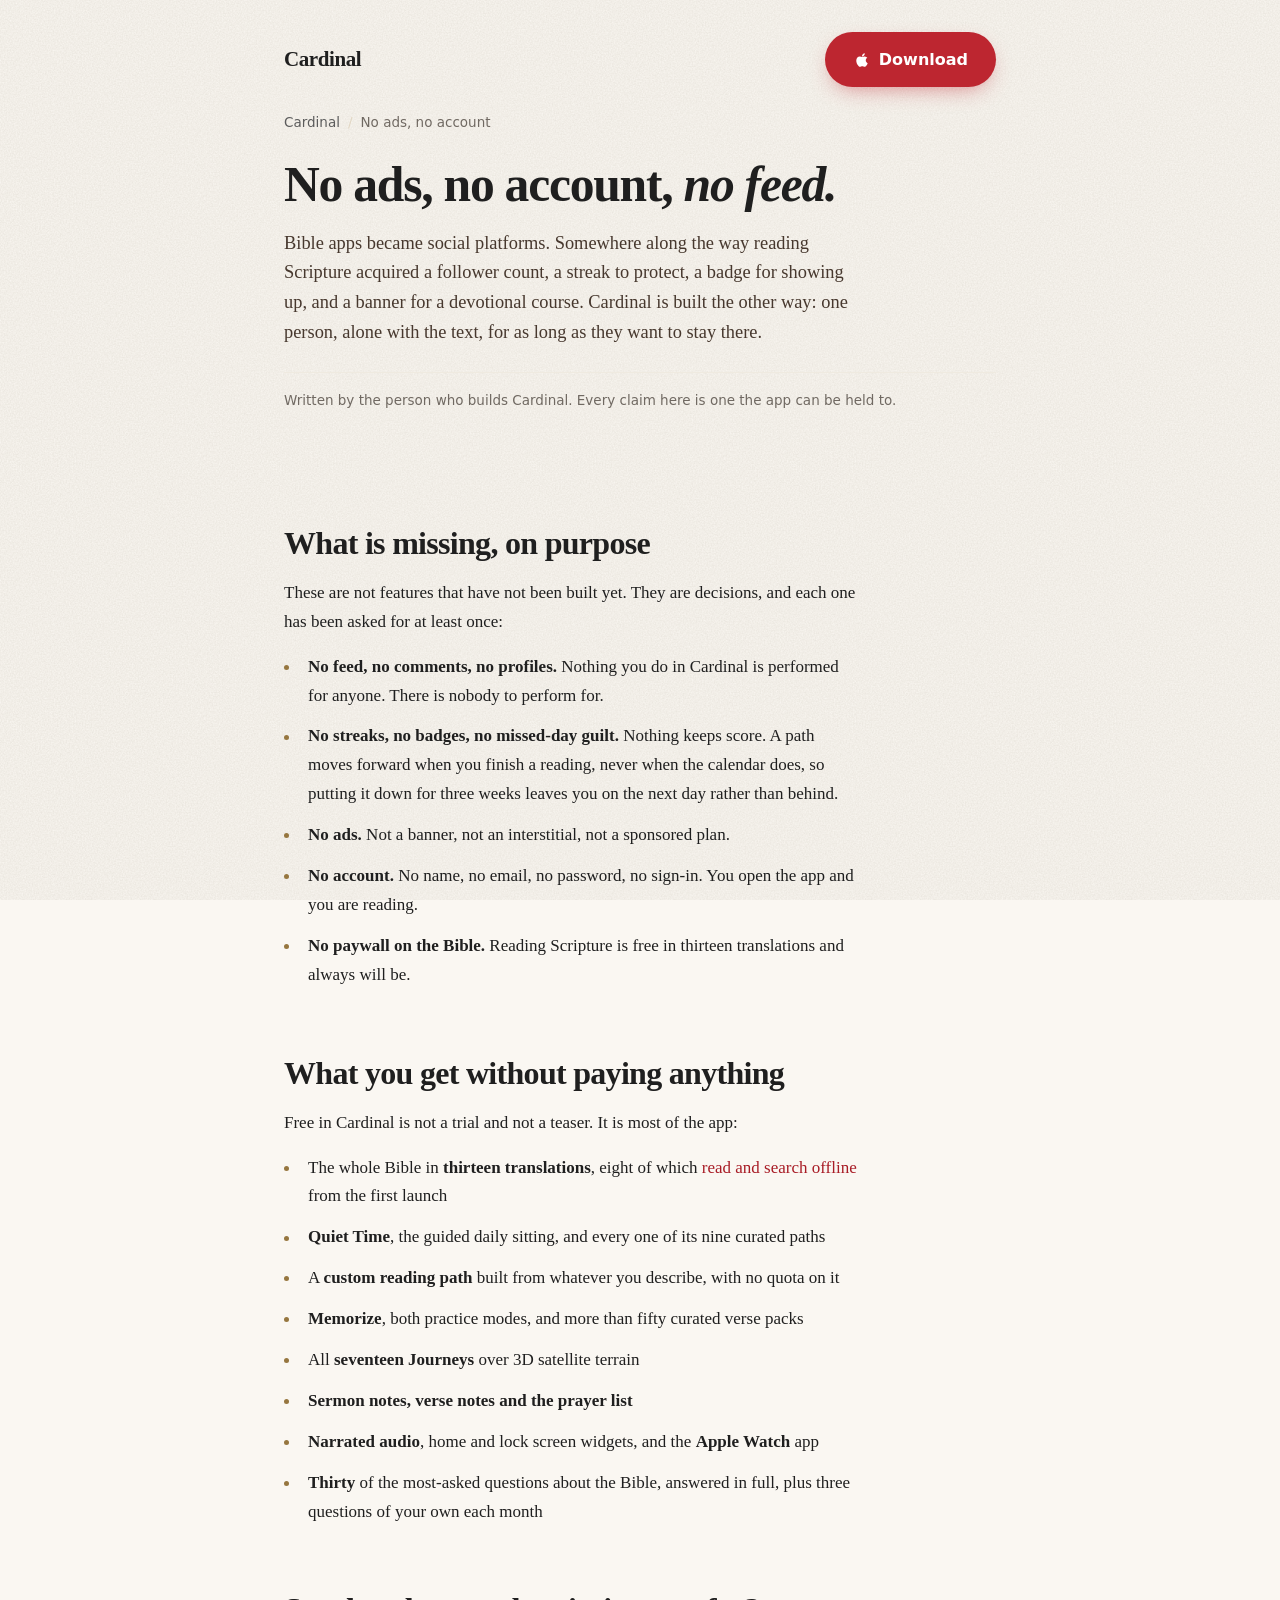
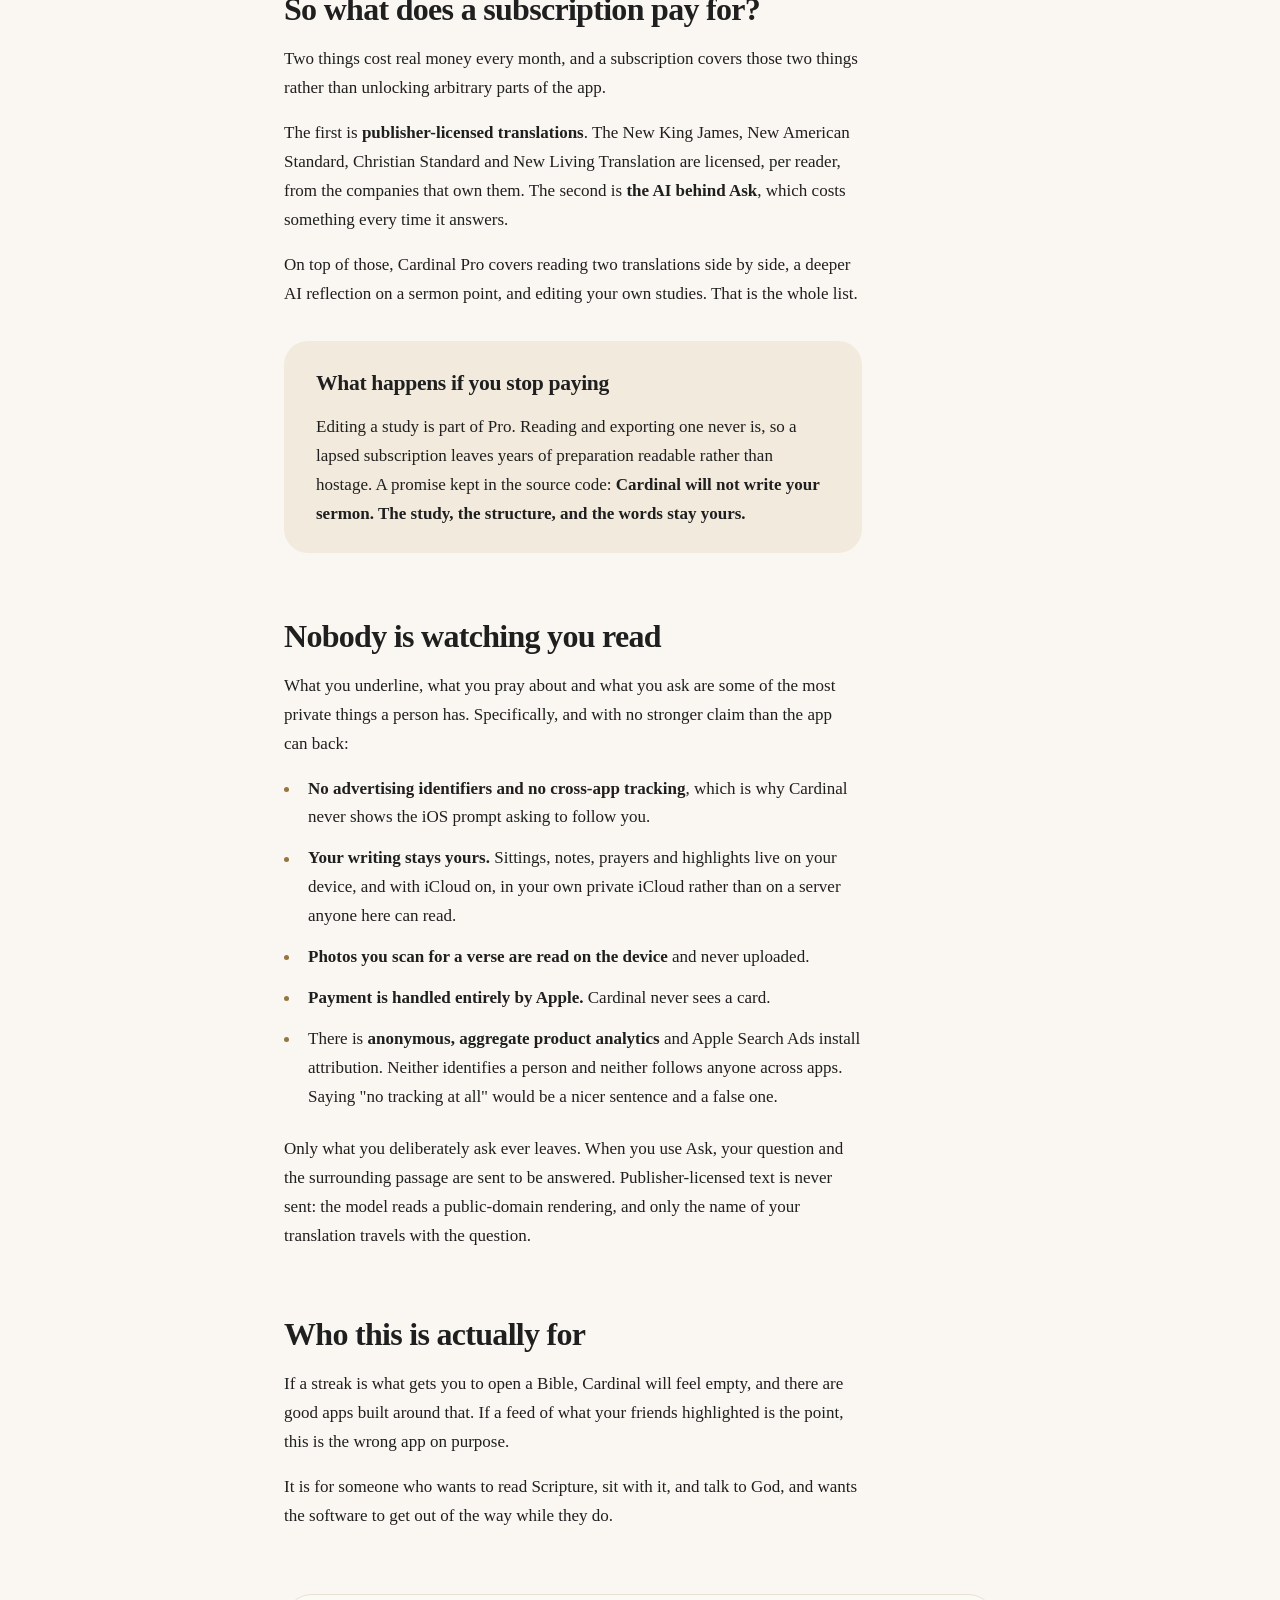
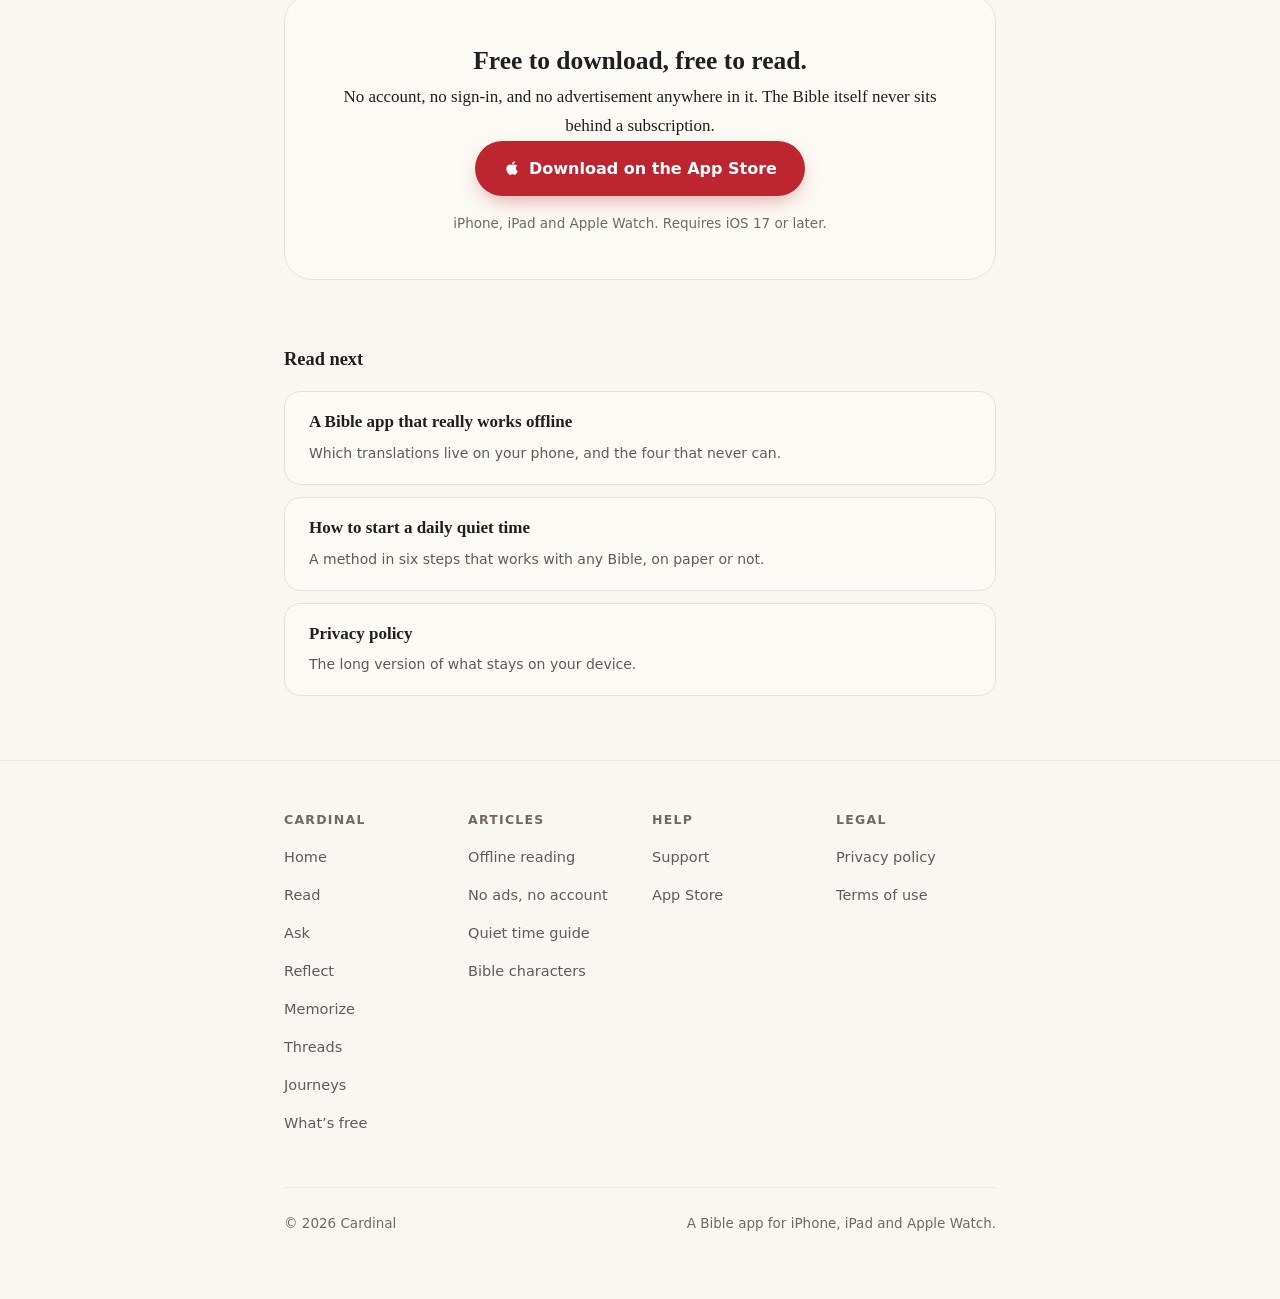
==== commit 74c628b3: "Make the headlines say what the section is A pass over every headline on the site against one test: " ====
--- a/bible-app-no-ads/index.html
+++ b/bible-app-no-ads/index.html
@@ -80,7 +80,7 @@
       <p>On top of those, Cardinal Pro covers reading two translations side by side, a deeper AI reflection on a sermon point, and editing your own studies. That is the whole list.</p>
 
       <div class="note">
-        <h3>The part most apps get wrong</h3>
+        <h3>What happens if you stop paying</h3>
         <p>Editing a study is part of Pro. Reading and exporting one never is, so a lapsed subscription leaves years of preparation readable rather than hostage. A promise kept in the source code: <strong>Cardinal will not write your sermon. The study, the structure, and the words stay yours.</strong></p>
       </div>
 
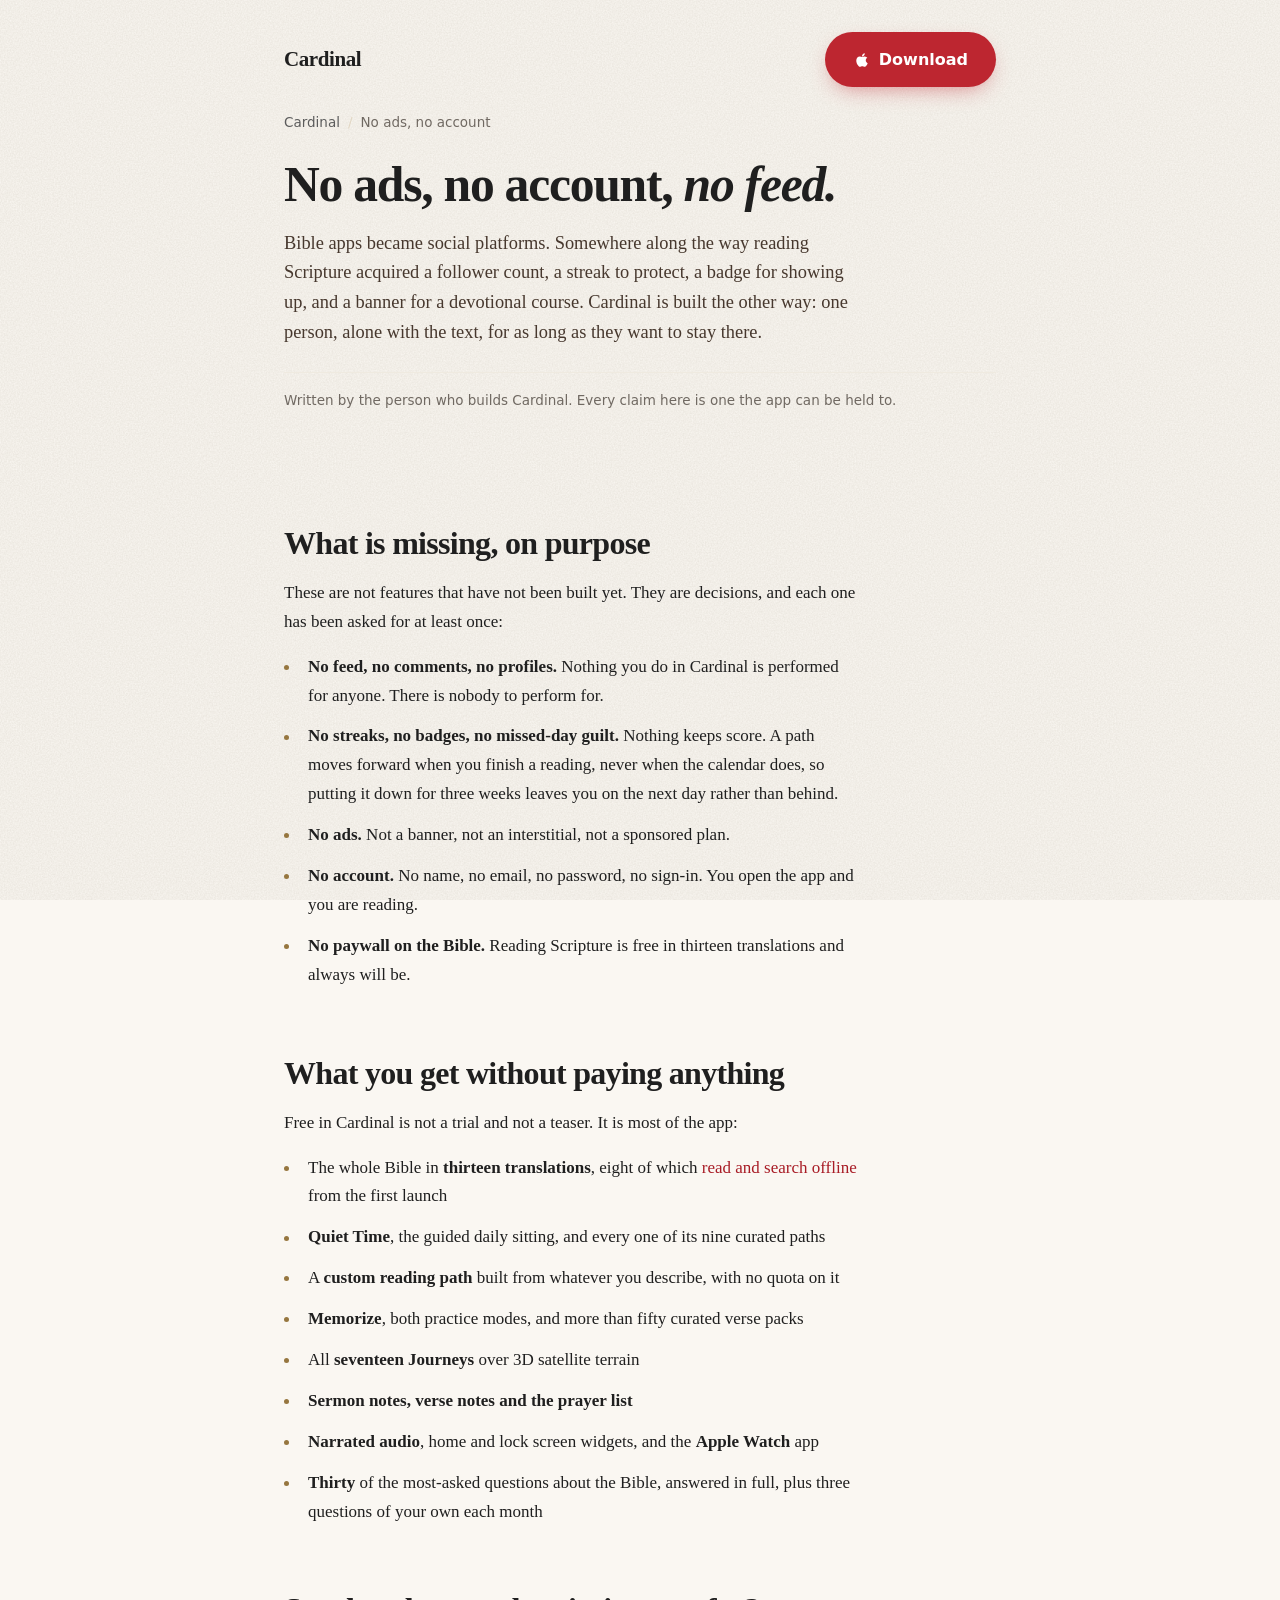
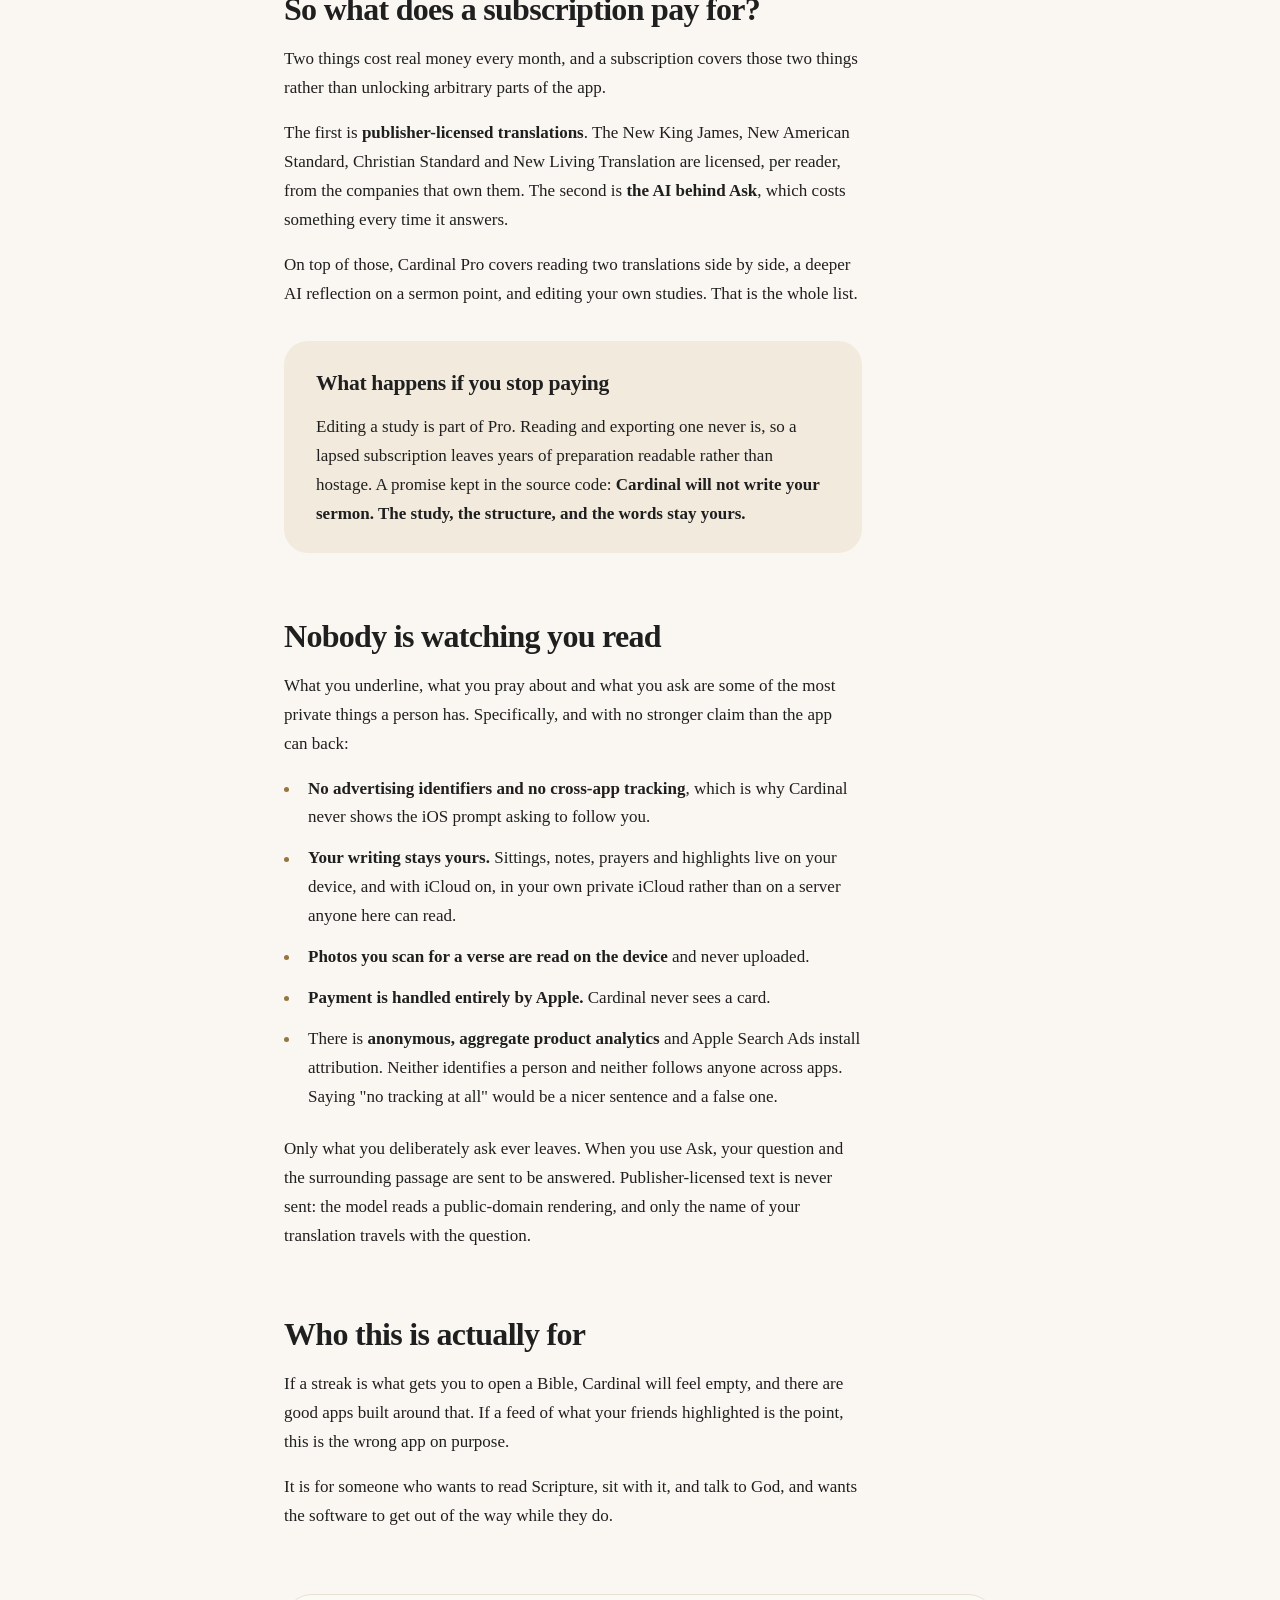
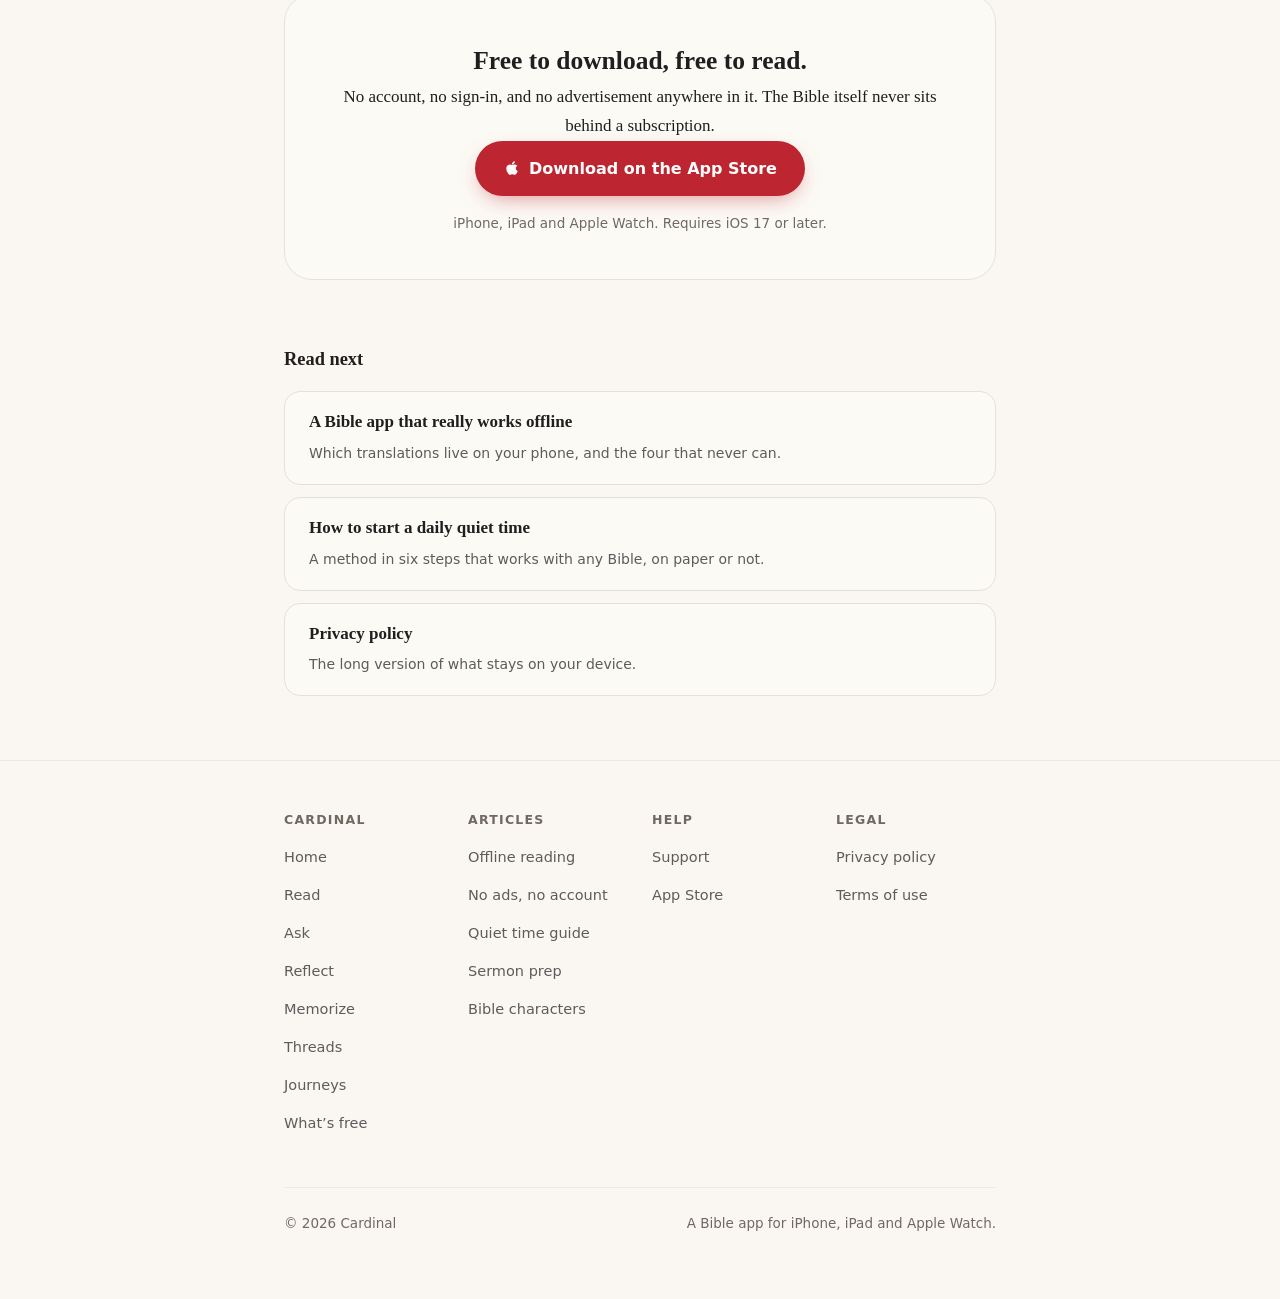
==== commit 6e53ad8f: "Add /sermon-notes/, the page a pastor can find cold The homepage chapter cannot rank for "sermon not" ====
--- a/bible-app-no-ads/index.html
+++ b/bible-app-no-ads/index.html
@@ -143,6 +143,7 @@
           <li><a href="/offline-bible-app/">Offline reading</a></li>
           <li><a href="/bible-app-no-ads/">No ads, no account</a></li>
           <li><a href="/quiet-time/">Quiet time guide</a></li>
+          <li><a href="/sermon-notes/">Sermon prep</a></li>
           <li><a href="/bible-characters/">Bible characters</a></li>
         </ul>
       </div>
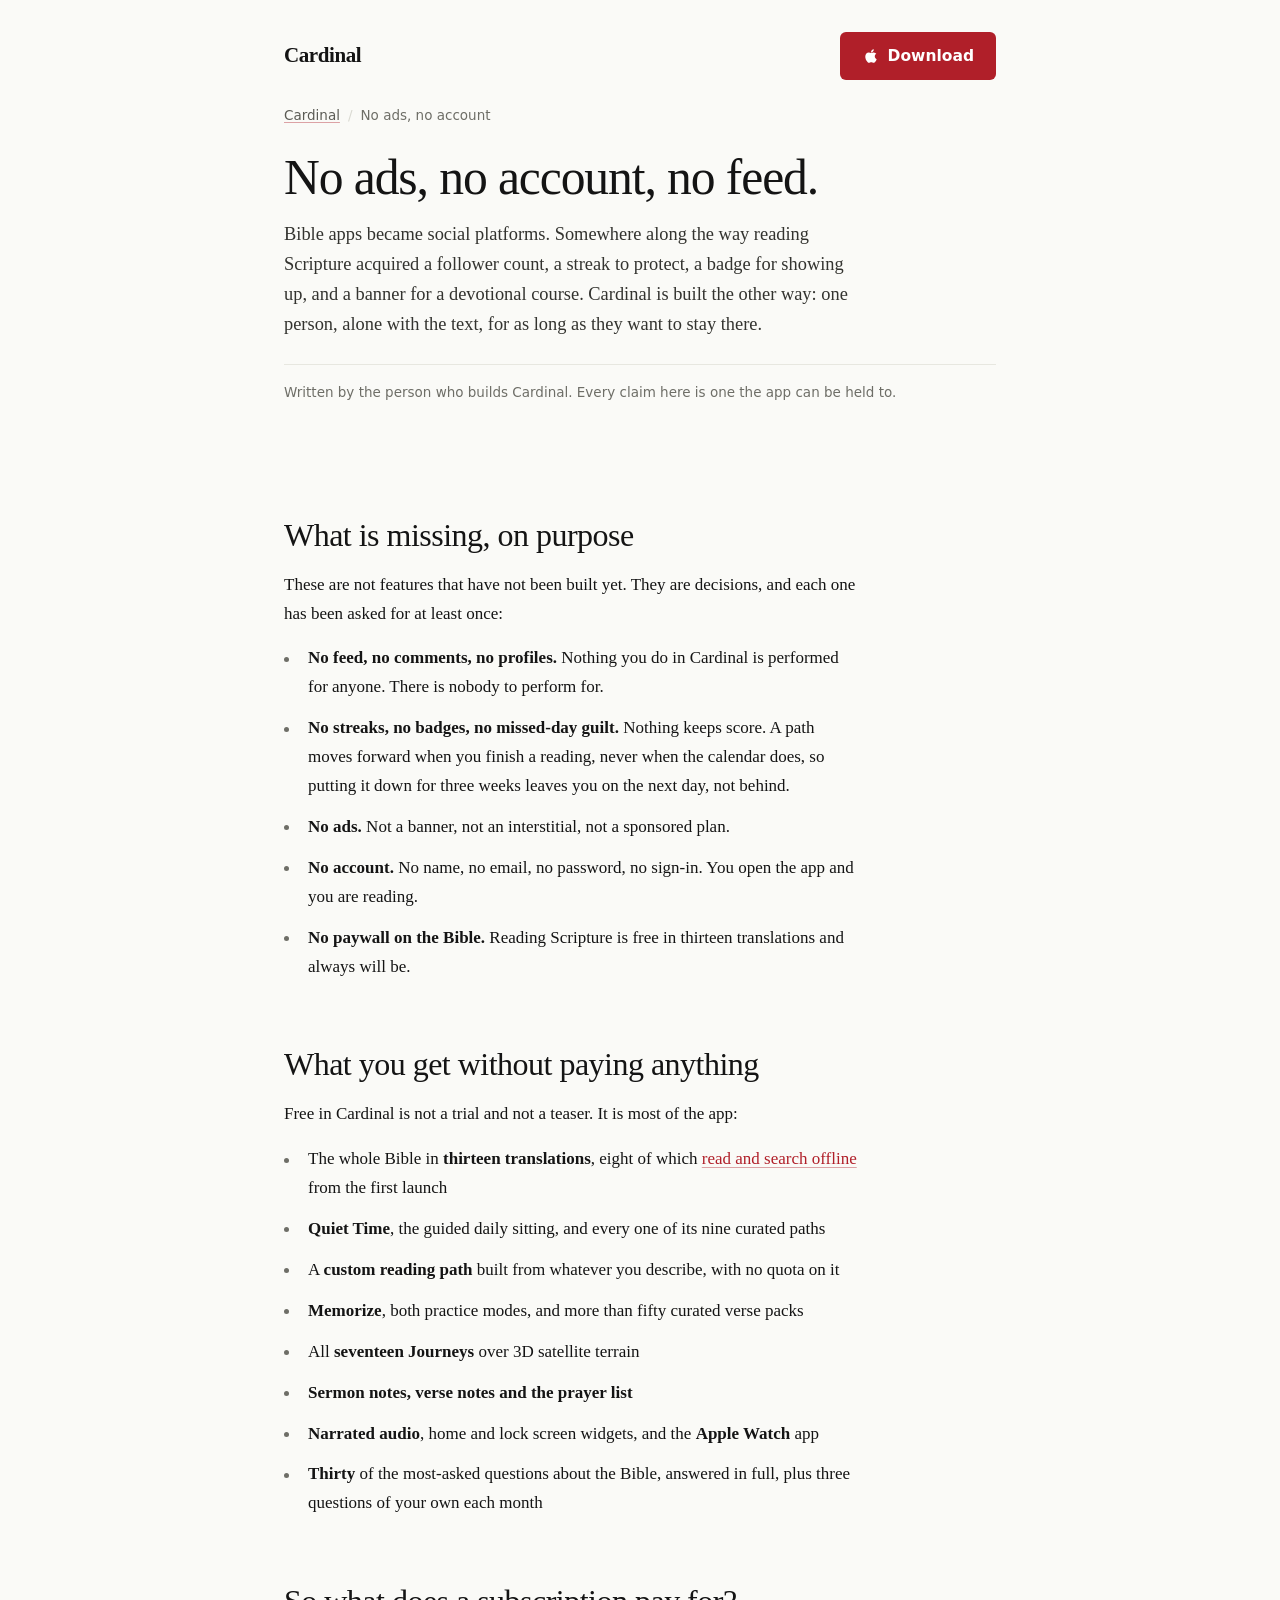
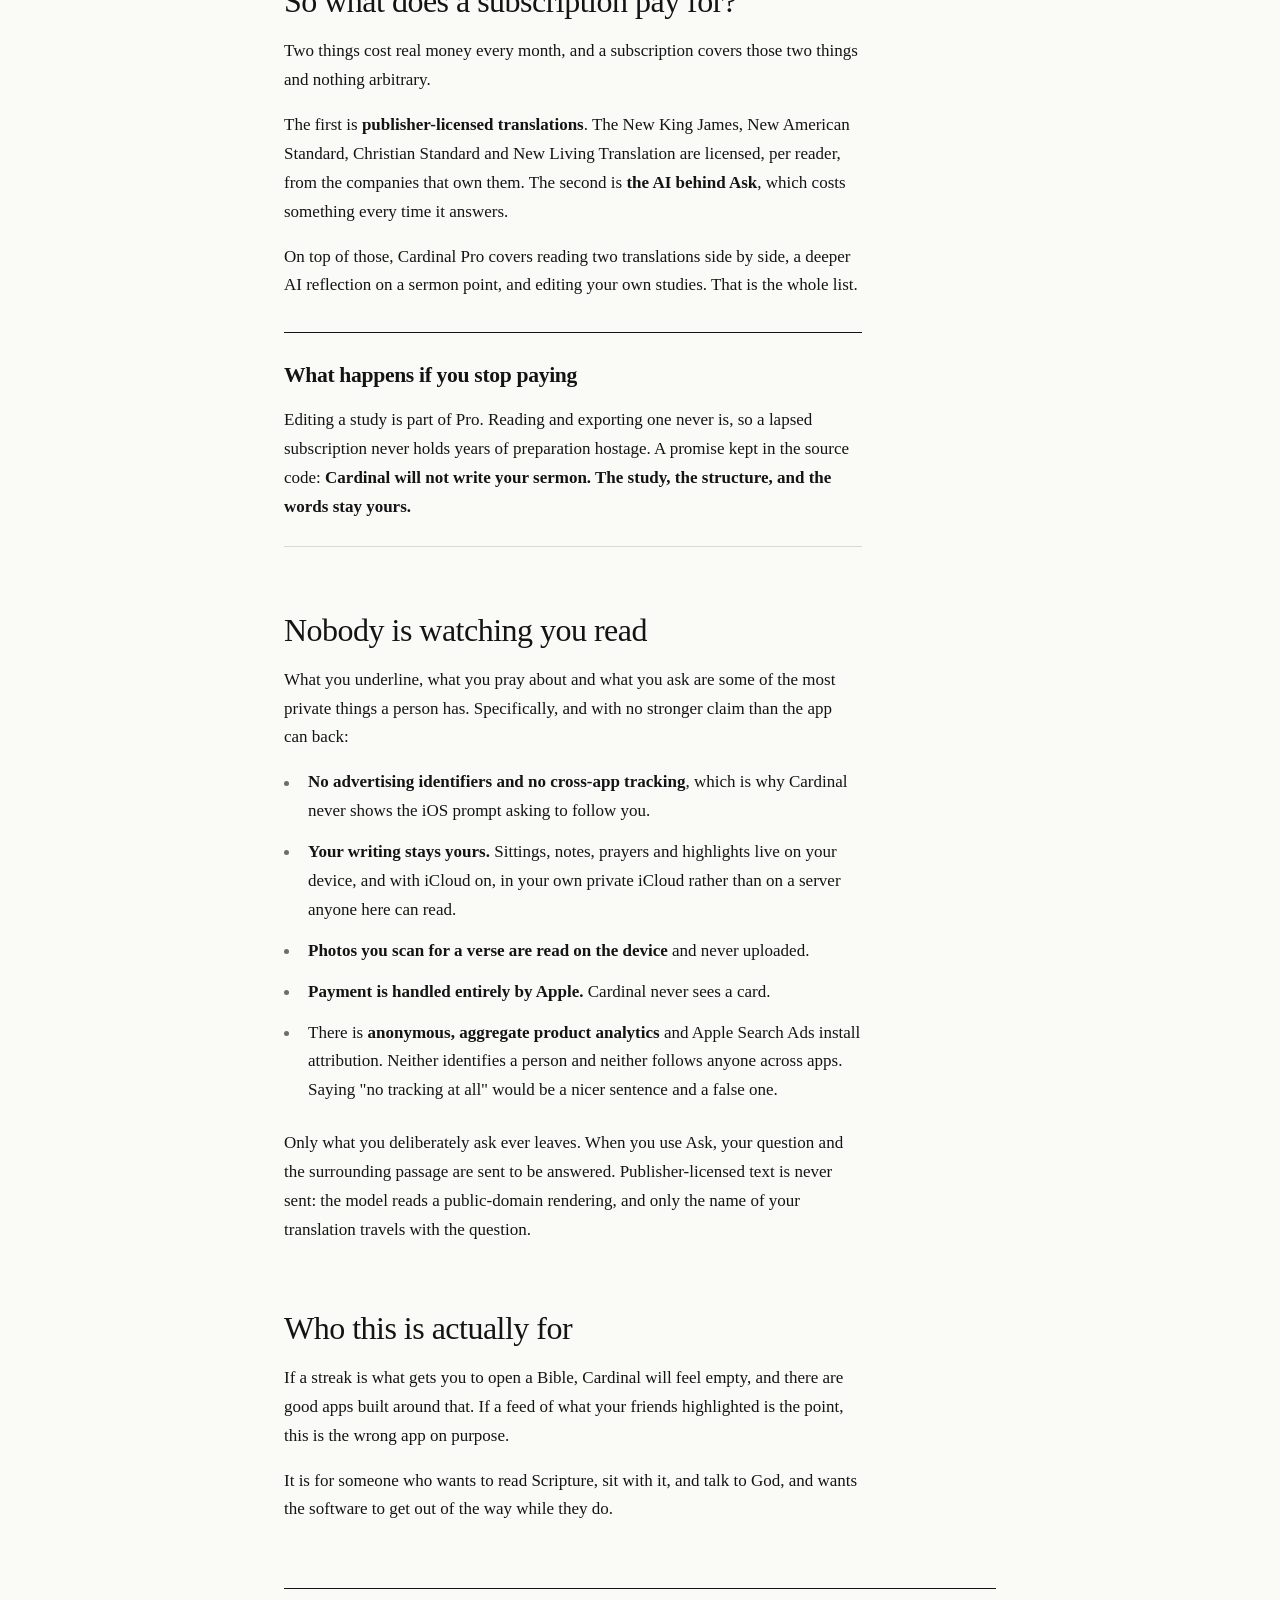
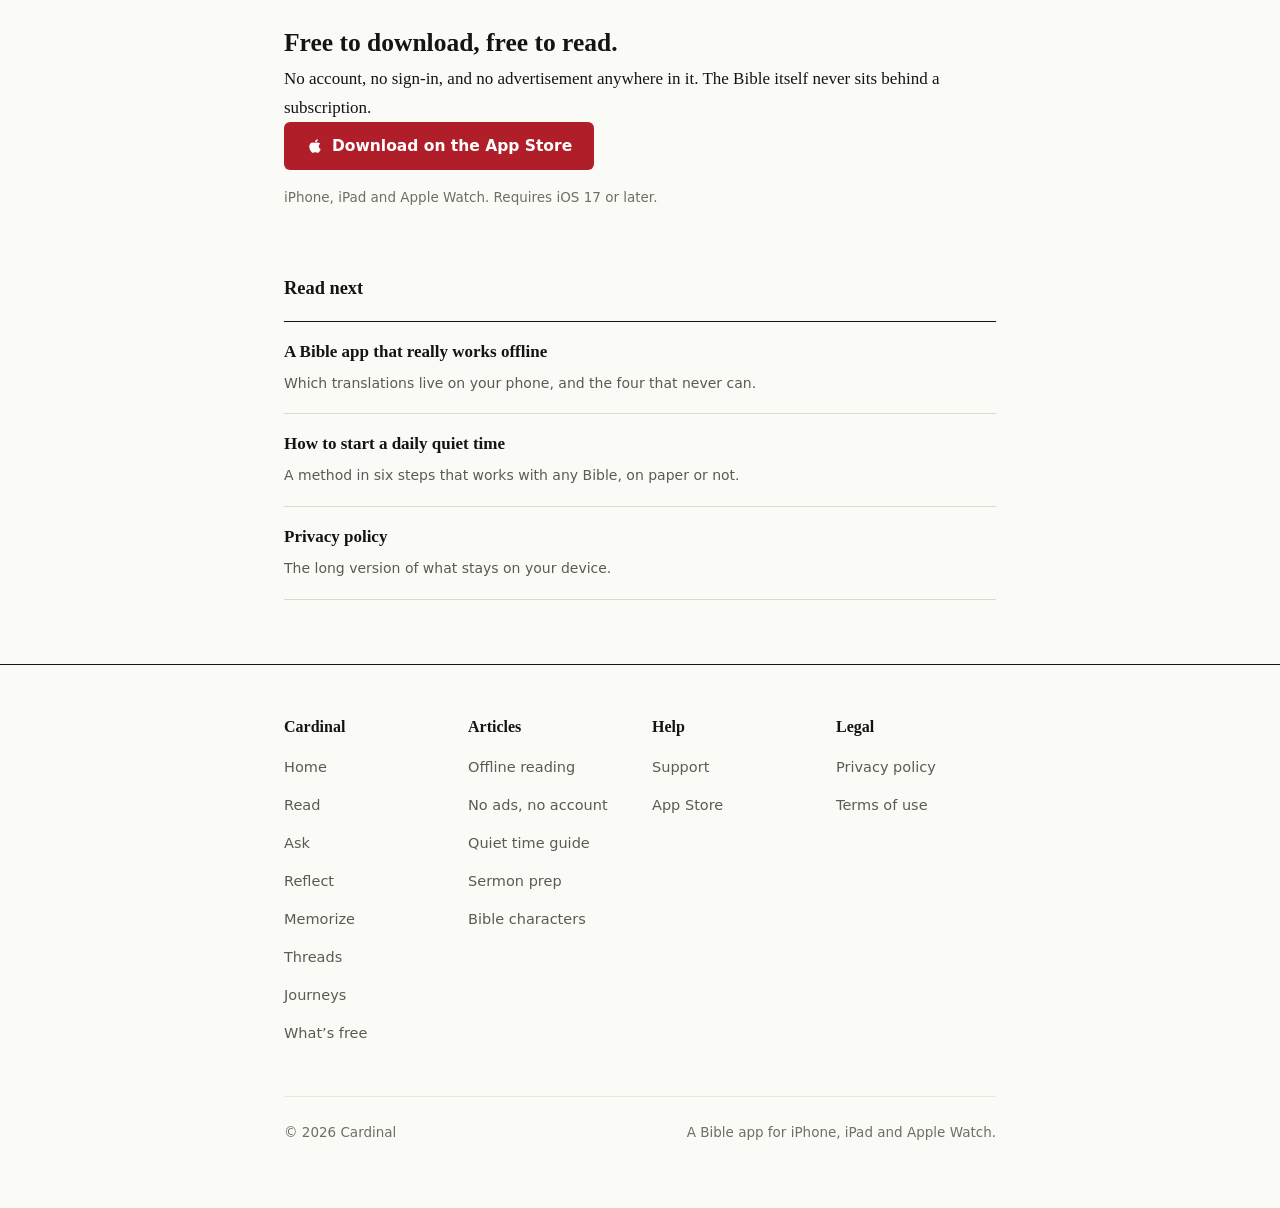
==== commit 8ecbee6d: "Redesign site to remove AI-slop tells Bible-page light palette (bone paper, true ink, rubric red), r" ====
--- a/bible-app-no-ads/index.html
+++ b/bible-app-no-ads/index.html
@@ -1,13 +1,14 @@
 <!DOCTYPE html>
-<html lang="en">
+<html lang="en" class="no-js">
 <head>
+  <script>document.documentElement.classList.remove('no-js');</script>
   <meta charset="UTF-8" />
   <meta name="viewport" content="width=device-width, initial-scale=1.0" />
 
   <title>A Bible App With No Ads, No Account and No Feed &middot; Cardinal</title>
   <meta name="description" content="No ads, no sign-in, no streaks and no feed. What Cardinal leaves out on purpose, what stays free forever, and the honest list of what a subscription covers." />
   <link rel="canonical" href="https://cardinalbible.app/bible-app-no-ads/" />
-  <meta name="theme-color" content="#FAF7F2" />
+  <meta name="theme-color" content="#FAFAF7" />
   <meta name="robots" content="index, follow, max-snippet:-1, max-image-preview:large" />
 
   <meta property="og:title" content="A Bible App With No Ads, No Account and No Feed" />
@@ -46,7 +47,7 @@
       </ol>
     </nav>
 
-    <h1>No ads, no account, <em>no feed.</em></h1>
+    <h1>No ads, no account, no feed.</h1>
     <p class="lede">Bible apps became social platforms. Somewhere along the way reading Scripture acquired a follower count, a streak to protect, a badge for showing up, and a banner for a devotional course. Cardinal is built the other way: one person, alone with the text, for as long as they want to stay there.</p>
     <p class="byline">Written by the person who builds Cardinal. Every claim here is one the app can be held to.</p>
 
@@ -55,7 +56,7 @@
       <p>These are not features that have not been built yet. They are decisions, and each one has been asked for at least once:</p>
       <ul>
         <li><strong>No feed, no comments, no profiles.</strong> Nothing you do in Cardinal is performed for anyone. There is nobody to perform for.</li>
-        <li><strong>No streaks, no badges, no missed-day guilt.</strong> Nothing keeps score. A path moves forward when you finish a reading, never when the calendar does, so putting it down for three weeks leaves you on the next day rather than behind.</li>
+        <li><strong>No streaks, no badges, no missed-day guilt.</strong> Nothing keeps score. A path moves forward when you finish a reading, never when the calendar does, so putting it down for three weeks leaves you on the next day, not behind.</li>
         <li><strong>No ads.</strong> Not a banner, not an interstitial, not a sponsored plan.</li>
         <li><strong>No account.</strong> No name, no email, no password, no sign-in. You open the app and you are reading.</li>
         <li><strong>No paywall on the Bible.</strong> Reading Scripture is free in thirteen translations and always will be.</li>
@@ -75,13 +76,13 @@
       </ul>
 
       <h2>So what does a subscription pay for?</h2>
-      <p>Two things cost real money every month, and a subscription covers those two things rather than unlocking arbitrary parts of the app.</p>
+      <p>Two things cost real money every month, and a subscription covers those two things and nothing arbitrary.</p>
       <p>The first is <strong>publisher-licensed translations</strong>. The New King James, New American Standard, Christian Standard and New Living Translation are licensed, per reader, from the companies that own them. The second is <strong>the AI behind Ask</strong>, which costs something every time it answers.</p>
       <p>On top of those, Cardinal Pro covers reading two translations side by side, a deeper AI reflection on a sermon point, and editing your own studies. That is the whole list.</p>
 
       <div class="note">
         <h3>What happens if you stop paying</h3>
-        <p>Editing a study is part of Pro. Reading and exporting one never is, so a lapsed subscription leaves years of preparation readable rather than hostage. A promise kept in the source code: <strong>Cardinal will not write your sermon. The study, the structure, and the words stay yours.</strong></p>
+        <p>Editing a study is part of Pro. Reading and exporting one never is, so a lapsed subscription never holds years of preparation hostage. A promise kept in the source code: <strong>Cardinal will not write your sermon. The study, the structure, and the words stay yours.</strong></p>
       </div>
 
       <h2>Nobody is watching you read</h2>
@@ -170,6 +171,7 @@
 </footer>
 
 <script>document.getElementById('year').textContent = new Date().getFullYear();</script>
+<script defer src="/js/pages.js"></script>
 
 <script type="application/ld+json">
 {
--- a/css/pages.css
+++ b/css/pages.css
@@ -8,22 +8,25 @@
 :root {
   color-scheme: light;
 
-  --red: #BD2630;
-  --red-ink: #A81C26;
-  --red-soft: #FBF0EE;
-
-  --ink: #1F1F1F;
-  --ink-2: #47382E;
-  --ink-3: #5C5C5C;
-  --muted: #706962;
-
-  --bg: #FAF7F2;
-  --card: #FCFAF5;
-  --border: #E6E0D5;
-  --border-soft: #EFEAE0;
-  --band-bg: #F2EADC;
-  --band-border: #E2D7C4;
-  --icon: #96763F;
+  /* Same tokens as the landing page: bright bone paper, true ink, one
+     rubric red. docs/DESIGN_AUDIT.md has the reasoning. */
+  --red: #B01F29;
+  --red-ink: #B01F29;
+  --red-deep: #8F1820;
+  --red-soft: #F7ECEB;
+
+  --ink: #141414;
+  --ink-2: #33332F;
+  --ink-3: #5B5B55;
+  --muted: #6E6E67;
+
+  --bg: #FAFAF7;
+  --card: #FAFAF7;
+  --border: #D9D9D1;
+  --border-soft: #E7E7E0;
+  --band-bg: #F2F2ED;
+  --band-border: #D9D9D1;
+  --icon: #6E6E67;
 
   --ok: #2F6B4F;
   --ok-soft: #EAF3EE;
@@ -35,7 +38,7 @@
 
   --font-display: ui-serif, 'New York', 'Iowan Old Style', 'Palatino Linotype', Palatino, 'Charter', Georgia, serif;
   --font-text: ui-serif, 'New York', 'Iowan Old Style', 'Palatino Linotype', Palatino, 'Charter', Georgia, serif;
-  --font-ui: ui-rounded, 'SF Pro Rounded', -apple-system, BlinkMacSystemFont, 'Segoe UI', system-ui, sans-serif;
+  --font-ui: -apple-system, BlinkMacSystemFont, 'SF Pro Text', 'Segoe UI', system-ui, sans-serif;
 
   --ease-out: cubic-bezier(0.16, 1, 0.3, 1);
 
@@ -58,21 +61,12 @@
   text-rendering: optimizeLegibility;
 }
 
-body::before {
-  content: "";
-  position: fixed; inset: 0;
-  pointer-events: none;
-  z-index: 0;
-  background-image: url("data:image/svg+xml;utf8,<svg xmlns='http://www.w3.org/2000/svg' width='260' height='260'><filter id='n'><feTurbulence type='fractalNoise' baseFrequency='0.68' numOctaves='3' stitchTiles='stitch'/><feColorMatrix values='0 0 0 0 0.10  0 0 0 0 0.075  0 0 0 0 0.03  0 0 0 0.105 0'/></filter><rect width='100%' height='100%' filter='url(%23n)'/></svg>");
-  background-size: 260px 260px;
-  mix-blend-mode: multiply;
-}
 
 ::selection { background: var(--marker-drag); color: var(--ink); }
 ::-moz-selection { background: var(--marker-drag); color: var(--ink); }
 
-a { color: var(--red-ink); text-decoration: none; }
-a:hover { text-decoration: underline; text-underline-offset: 3px; }
+a { color: var(--red-ink); text-decoration: underline; text-decoration-thickness: 1px; text-underline-offset: 0.18em; text-decoration-color: color-mix(in srgb, var(--red) 40%, transparent); }
+a:hover { text-decoration-color: currentColor; }
 :focus-visible { outline: 2px solid var(--red); outline-offset: 3px; border-radius: 4px; }
 
 html { scrollbar-color: var(--border) transparent; }
@@ -127,7 +121,8 @@
   letter-spacing: -0.02em;
   color: var(--ink);
 }
-.brand:hover { text-decoration: none; color: var(--red-ink); }
+.brand { text-decoration: none; }
+.brand:hover { color: var(--ink); }
 
 /* ---------- Breadcrumb ---------- */
 .crumb {
@@ -146,13 +141,14 @@
 h1 {
   font-family: var(--font-display);
   font-size: clamp(2.1rem, 5.6vw, 3.1rem);
-  font-weight: 600;
-  line-height: 1.1;
-  letter-spacing: -0.025em;
+  font-weight: 500;
+  line-height: 1.08;
+  letter-spacing: -0.022em;
   margin-bottom: var(--s-4);
   text-wrap: balance;
 }
-h1 em { font-style: italic; }
+/* Headlines are roman. An italic accent phrase is a generated-page tell. */
+h1 em, h2 em { font-style: normal; }
 .lede {
   font-size: 1.15rem;
   line-height: 1.62;
@@ -173,8 +169,8 @@
 article h2 {
   font-family: var(--font-display);
   font-size: clamp(1.5rem, 3.2vw, 2rem);
-  font-weight: 600;
-  letter-spacing: -0.022em;
+  font-weight: 500;
+  letter-spacing: -0.016em;
   line-height: 1.22;
   margin: var(--s-8) 0 var(--s-4);
   text-wrap: balance;
@@ -194,7 +190,7 @@
   position: absolute; left: 0; top: 0.72em;
   width: 5px; height: 5px;
   border-radius: 50%;
-  background: var(--icon);
+  background: var(--muted);
 }
 article ol { counter-reset: step; }
 article ol li::before {
@@ -223,6 +219,20 @@
   box-decoration-break: clone;
 }
 
+/* The one piece of motion this site owns, and the only one worth carrying
+   across every page: the mark draws itself left to right, once, at the speed
+   of a drag, which is how the highlight is actually made in the app. It runs
+   when the sentence it marks has settled on screen, so it reads as a hand
+   passing over the words rather than as a page loading.
+
+   Scoped to the absence of .no-js so a blocked script leaves the phrase
+   marked rather than unmarked. */
+html:not(.no-js) .marker { background-size: 0% 100%; }
+html:not(.no-js) .marker.drawn {
+  background-size: 100% 100%;
+  transition: background-size 0.62s cubic-bezier(0.32, 0.72, 0.3, 1);
+}
+
 /* ---------- Legal ----------------------------------------------------
    Privacy and Terms carried their own stylesheet from before the site was
    redesigned: system sans, cool grey, a different red. They read as a
@@ -234,9 +244,9 @@
   margin: calc(-1 * var(--s-2)) 0 var(--s-6);
 }
 .legal .intro {
-  background: var(--band-bg);
-  border-radius: var(--r-lg);
-  padding: var(--s-5) clamp(1.25rem, 3vw, 1.75rem);
+  border-top: 1px solid var(--ink);
+  border-bottom: 1px solid var(--border);
+  padding: var(--s-5) 0;
   margin-bottom: var(--s-7);
   color: var(--ink-2);
   max-width: none;
@@ -244,12 +254,11 @@
 /* Numbered clause headings, smaller than an article's and set in the UI face
    so the long ordered run reads as a contents list rather than as prose. */
 .legal h2 {
-  font-family: var(--font-ui);
-  font-size: 13px;
+  font-family: var(--font-display);
+  font-size: 19px;
   font-weight: 600;
-  text-transform: uppercase;
-  letter-spacing: 0.09em;
-  color: var(--muted);
+  letter-spacing: -0.005em;
+  color: var(--ink);
   margin: var(--s-7) 0 var(--s-3);
   padding-bottom: var(--s-3);
   border-bottom: 1px solid var(--border-soft);
@@ -260,21 +269,53 @@
   font-family: ui-monospace, SFMono-Regular, Menlo, monospace;
   font-size: 0.88em;
   background: var(--band-bg);
-  border-radius: 5px;
+  border-radius: 3px;
   padding: 0.1em 0.35em;
 }
 .legal h1 + .meta { margin-top: calc(-1 * var(--s-2)); }
 
 /* ---------- Callout ---------- */
 .note {
-  background: var(--band-bg);
-  border-radius: var(--r-lg);
-  padding: var(--s-5) clamp(1.25rem, 3vw, 2rem);
+  border-top: 1px solid var(--ink);
+  border-bottom: 1px solid var(--border);
+  padding: var(--s-5) 0;
   margin: var(--s-6) 0;
   max-width: 68ch;
 }
 .note p:last-child { margin-bottom: 0; }
 .note h3 { margin-top: 0; }
+
+/* ---------- Screenshot pair ---------- */
+/* Two captures side by side, or stacked once the pair would be too narrow to
+   read. Unframed with a soft drop-shadow, matching the home page: the corner
+   mask is baked into the asset's alpha, so the shadow has to follow the alpha
+   rather than the box. */
+.shots {
+  display: flex;
+  gap: clamp(1rem, 4vw, 2.5rem);
+  align-items: flex-start;
+  justify-content: center;
+  margin: var(--s-7) 0;
+  max-width: 68ch;
+}
+.shots figure { flex: 1 1 0; min-width: 0; margin: 0; }
+.shots img {
+  width: 100%;
+  height: auto;
+  filter: drop-shadow(0 1px 1px rgba(20, 20, 20, 0.10))
+          drop-shadow(0 16px 26px rgba(20, 20, 20, 0.15));
+}
+.shots figcaption {
+  margin-top: var(--s-4);
+  font-size: 0.92rem;
+  line-height: 1.5;
+  color: var(--ink-2);
+}
+@media (max-width: 560px) {
+  .shots { flex-direction: column; align-items: stretch; }
+  .shots figure { max-width: 320px; width: 100%; margin: 0 auto; }
+  .shots figcaption { text-align: center; }
+}
 
 /* ---------- Table ---------- */
 .table-scroll { overflow-x: auto; margin: var(--s-5) 0 var(--s-6); }
@@ -293,47 +334,36 @@
 }
 th {
   font-family: var(--font-ui);
-  font-size: 13px; font-weight: 600;
-  text-transform: uppercase;
-  letter-spacing: 0.08em;
-  color: var(--muted);
+  font-size: 14px; font-weight: 600;
+  color: var(--ink);
+  border-bottom-color: var(--ink);
 }
 td { color: var(--ink-3); }
 td:first-child { color: var(--ink); }
 
 /* ---------- Buttons ---------- */
+/* Flat, the same as the landing page: no glow, no lift. */
 .btn {
   display: inline-flex; align-items: center; justify-content: center; gap: var(--s-2);
-  min-height: 52px;
-  padding: 14px 28px;
-  border-radius: var(--r-full);
-  font-family: var(--font-ui);
-  font-size: 16px; font-weight: 600;
-  transition: transform 0.25s var(--ease-out), box-shadow 0.25s var(--ease-out);
+  min-height: 48px;
+  padding: 0 22px;
+  border-radius: 6px;
+  font-family: var(--font-ui);
+  font-size: 15.5px; font-weight: 600;
+  text-decoration: none;
+  transition: background-color 0.15s ease;
 }
 .btn svg { width: 18px; height: 18px; flex: none; }
-.btn-primary {
-  background: var(--red); color: #fff;
-  box-shadow: 0 8px 22px -8px rgba(189, 38, 48, 0.55);
-}
-.btn-primary:hover {
-  text-decoration: none;
-  transform: translateY(-2px);
-  box-shadow: 0 14px 30px -10px rgba(189, 38, 48, 0.6);
-}
-.btn-primary:active { transform: translateY(0); }
+.btn-primary { background: var(--red); color: #fff; }
+.btn-primary:hover, .btn-primary:focus-visible { background: var(--red-deep); }
 
 /* ---------- Closing call ---------- */
 .cta {
   margin: var(--s-8) 0 0;
-  padding: clamp(1.75rem, 5vw, 2.75rem);
-  background: var(--card);
-  border: 1px solid var(--border);
-  border-radius: var(--r-xl);
-  text-align: center;
+  padding: var(--s-6) 0 0;
+  border-top: 1px solid var(--ink);
 }
 .cta h2 { margin-top: 0; }
-.cta p { margin-left: auto; margin-right: auto; }
 .cta .fine {
   font-family: var(--font-ui);
   font-size: 13.5px;
@@ -345,19 +375,18 @@
 /* ---------- Read next ---------- */
 .next { margin-top: var(--s-8); }
 .next h2 { font-size: 1.15rem; margin-bottom: var(--s-4); }
-.next ul { display: grid; gap: var(--s-3); list-style: none; padding: 0; max-width: none; }
+.next ul { display: grid; list-style: none; padding: 0; max-width: none; border-top: 1px solid var(--ink); }
 .next li { padding-left: 0; margin: 0; }
 .next li::before { display: none; }
 .next a {
   display: block;
-  padding: var(--s-4) var(--s-5);
-  background: var(--card);
-  border: 1px solid var(--border);
-  border-radius: var(--r-md);
-  color: var(--ink);
-  transition: border-color 0.2s ease, transform 0.25s var(--ease-out);
-}
-.next a:hover { text-decoration: none; border-color: var(--band-border); transform: translateY(-2px); }
+  padding: var(--s-4) 0;
+  border-bottom: 1px solid var(--border);
+  color: var(--ink);
+  text-decoration: none;
+}
+.next a:hover strong,
+.next a:focus-visible strong { color: var(--red); }
 .next strong { display: block; font-family: var(--font-display); font-size: 17px; margin-bottom: 2px; }
 .next span { font-family: var(--font-ui); font-size: 14px; color: var(--ink-3); }
 
@@ -365,7 +394,7 @@
 footer.site {
   margin-top: var(--s-8);
   padding: var(--s-7) 0 var(--s-8);
-  border-top: 1px solid var(--border-soft);
+  border-top: 1px solid var(--ink);
   font-family: var(--font-ui);
   font-size: 14.5px;
 }
@@ -376,17 +405,17 @@
   margin-bottom: var(--s-7);
 }
 .foot-grid h2 {
-  font-family: var(--font-ui);
-  font-size: 12.5px; font-weight: 600;
-  text-transform: uppercase; letter-spacing: 0.1em;
-  color: var(--muted);
+  font-family: var(--font-display);
+  font-size: 16px; font-weight: 600;
+  letter-spacing: 0;
+  color: var(--ink);
   margin: 0 0 var(--s-3);
 }
 .foot-grid ul { list-style: none; display: grid; gap: var(--s-2); margin: 0; padding: 0; max-width: none; }
 .foot-grid li { margin: 0; padding: 0; }
 .foot-grid li::before { display: none; }
-.foot-grid a { color: var(--ink-3); display: inline-flex; align-items: center; min-height: 30px; }
-.foot-grid a:hover { color: var(--red-ink); }
+.foot-grid a { color: var(--ink-3); text-decoration: none; display: inline-flex; align-items: center; min-height: 30px; }
+.foot-grid a:hover { color: var(--ink); text-decoration: underline; }
 .foot-base {
   display: flex; flex-wrap: wrap; gap: var(--s-3) var(--s-5);
   justify-content: space-between; align-items: center;
@@ -403,4 +432,8 @@
     transition-duration: 0.01ms !important;
   }
   html { scroll-behavior: auto; }
-}
+
+  /* Reduced motion means gentler, not absent: the phrase still ends up
+     marked, it simply does not draw. */
+  html:not(.no-js) .marker { background-size: 100% 100% !important; }
+}
